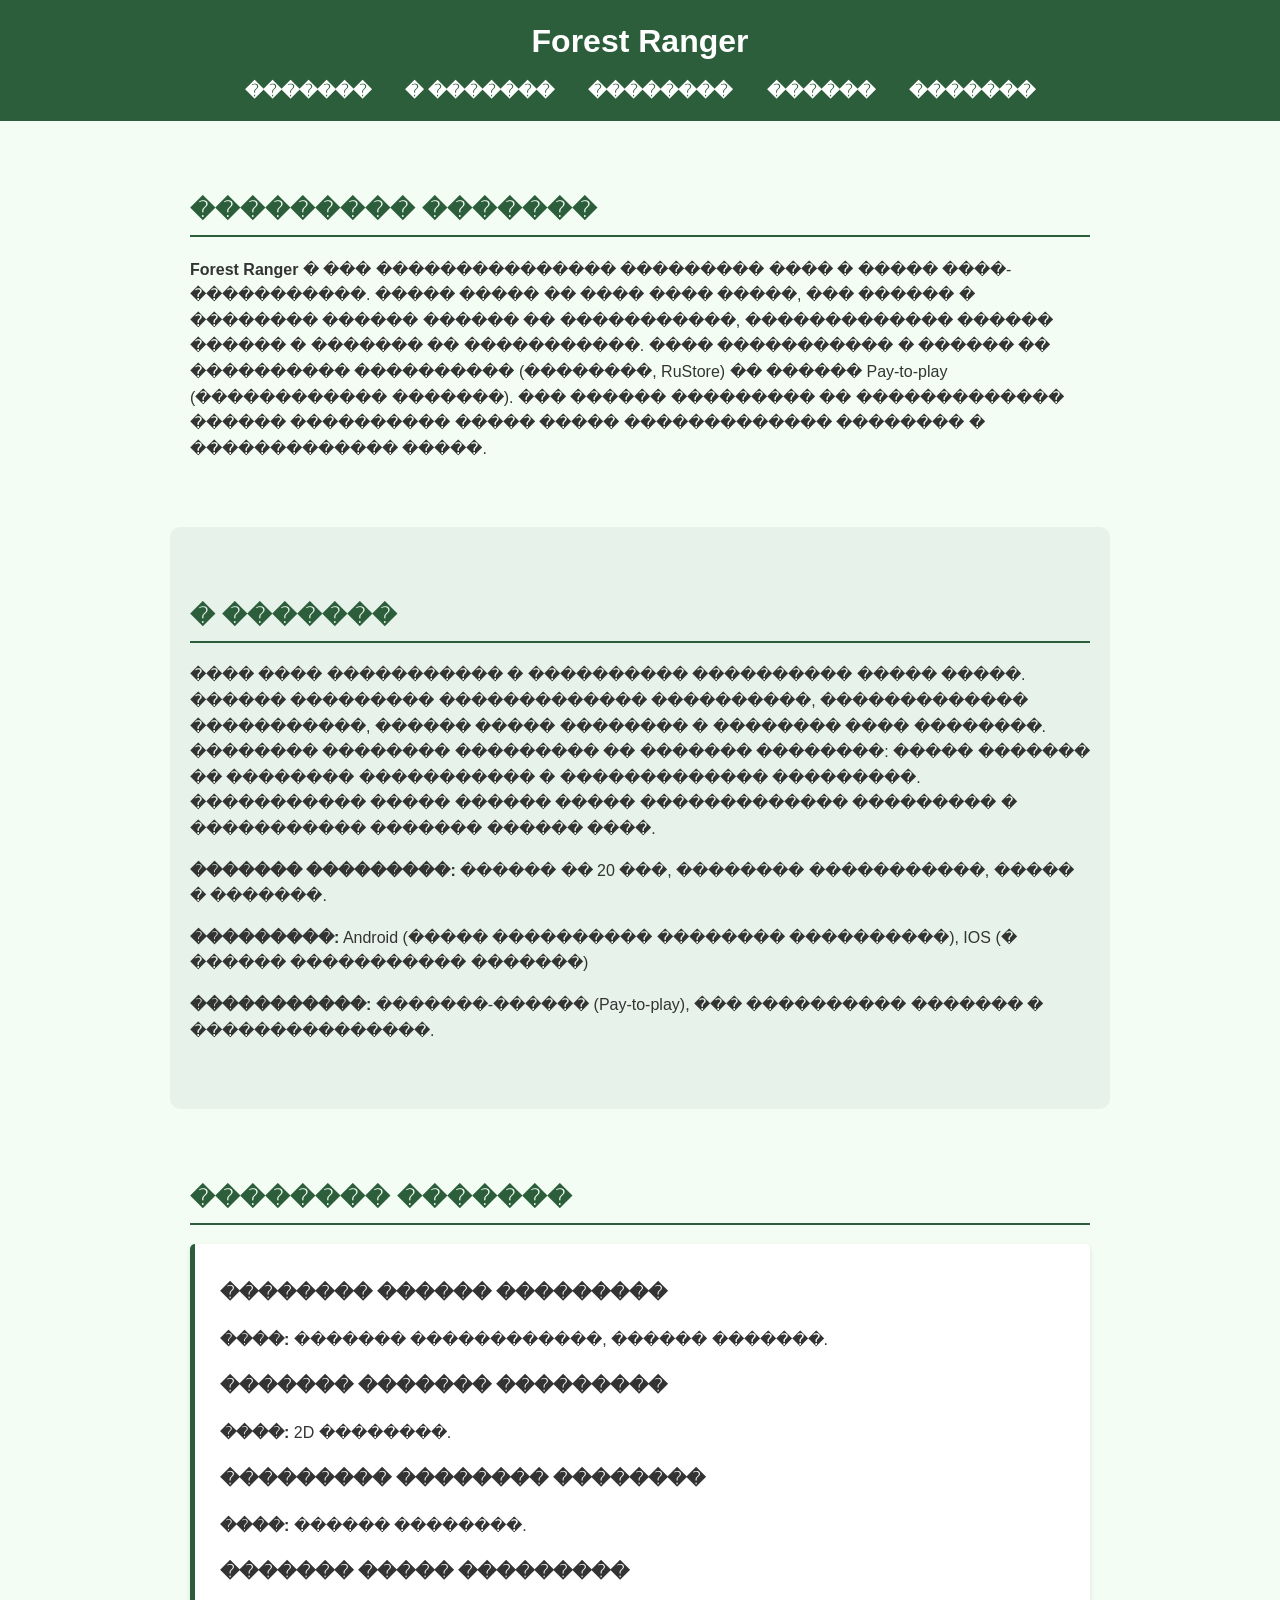
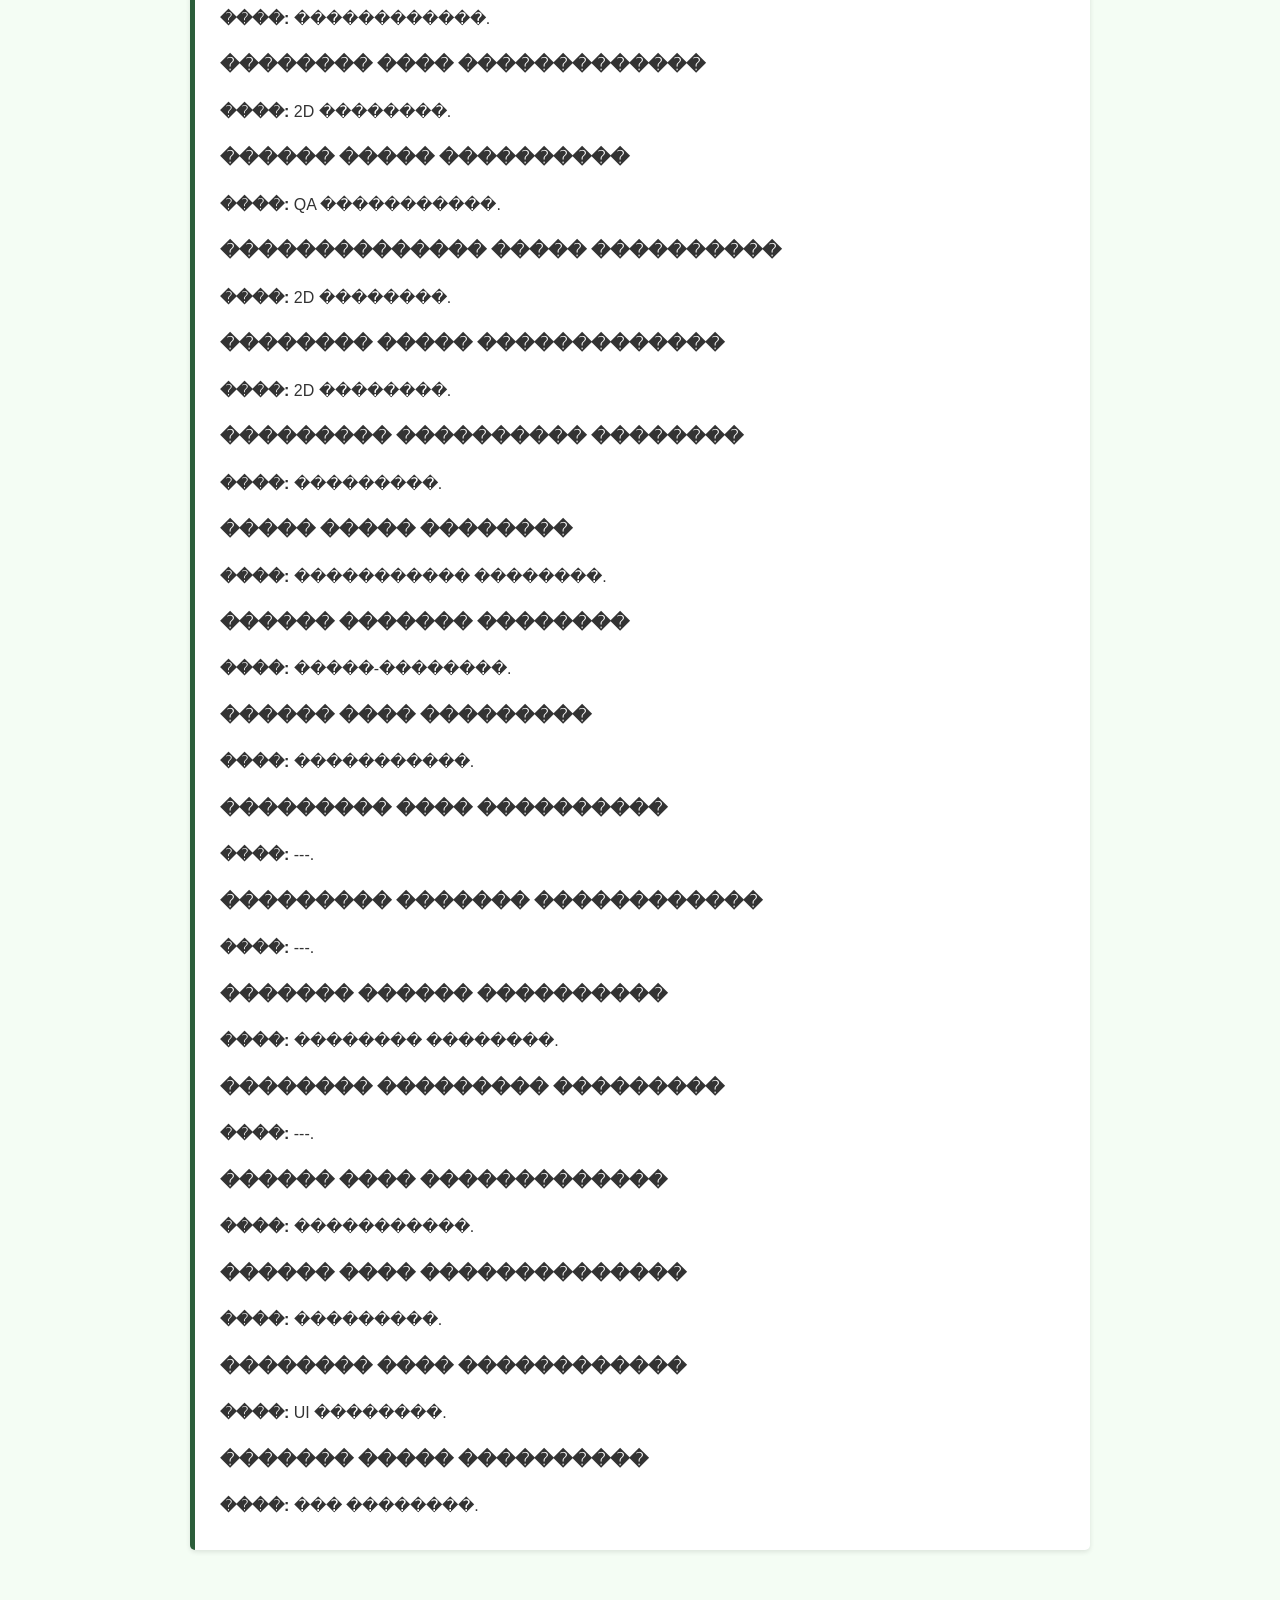
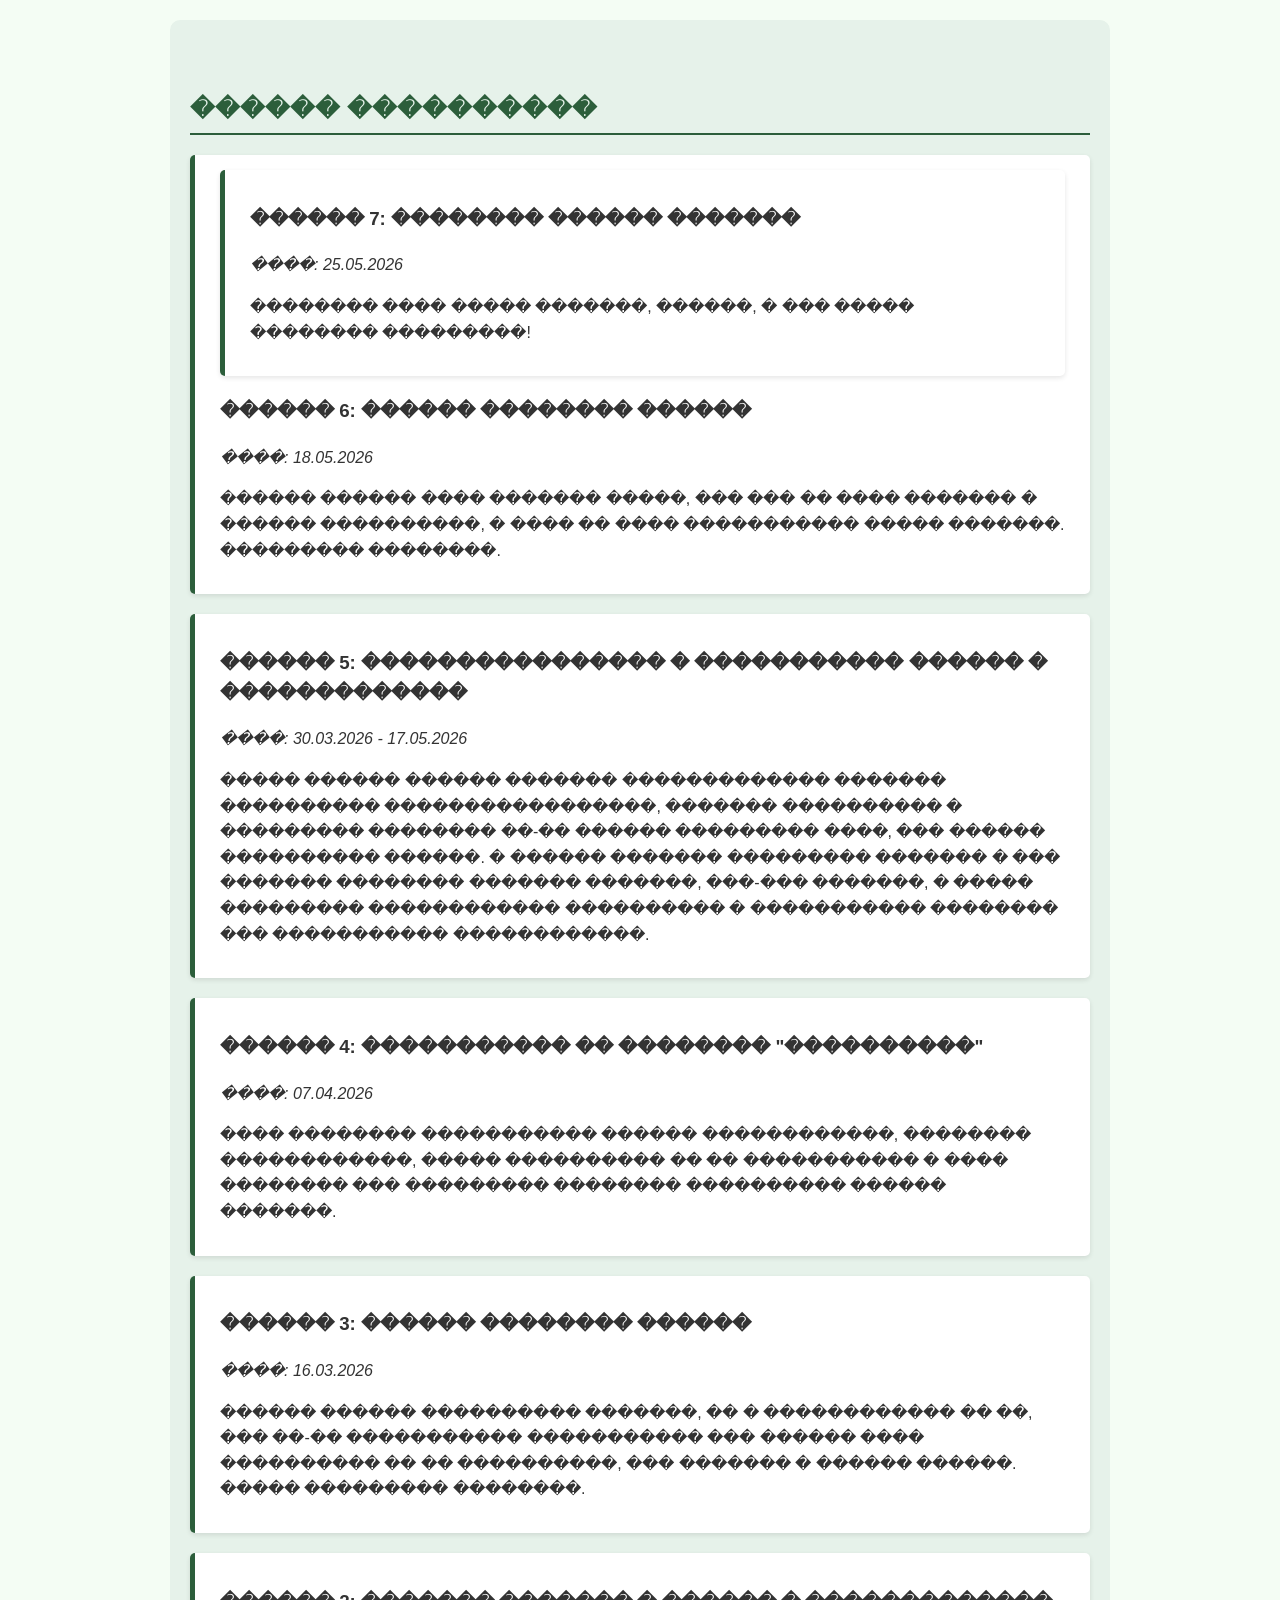
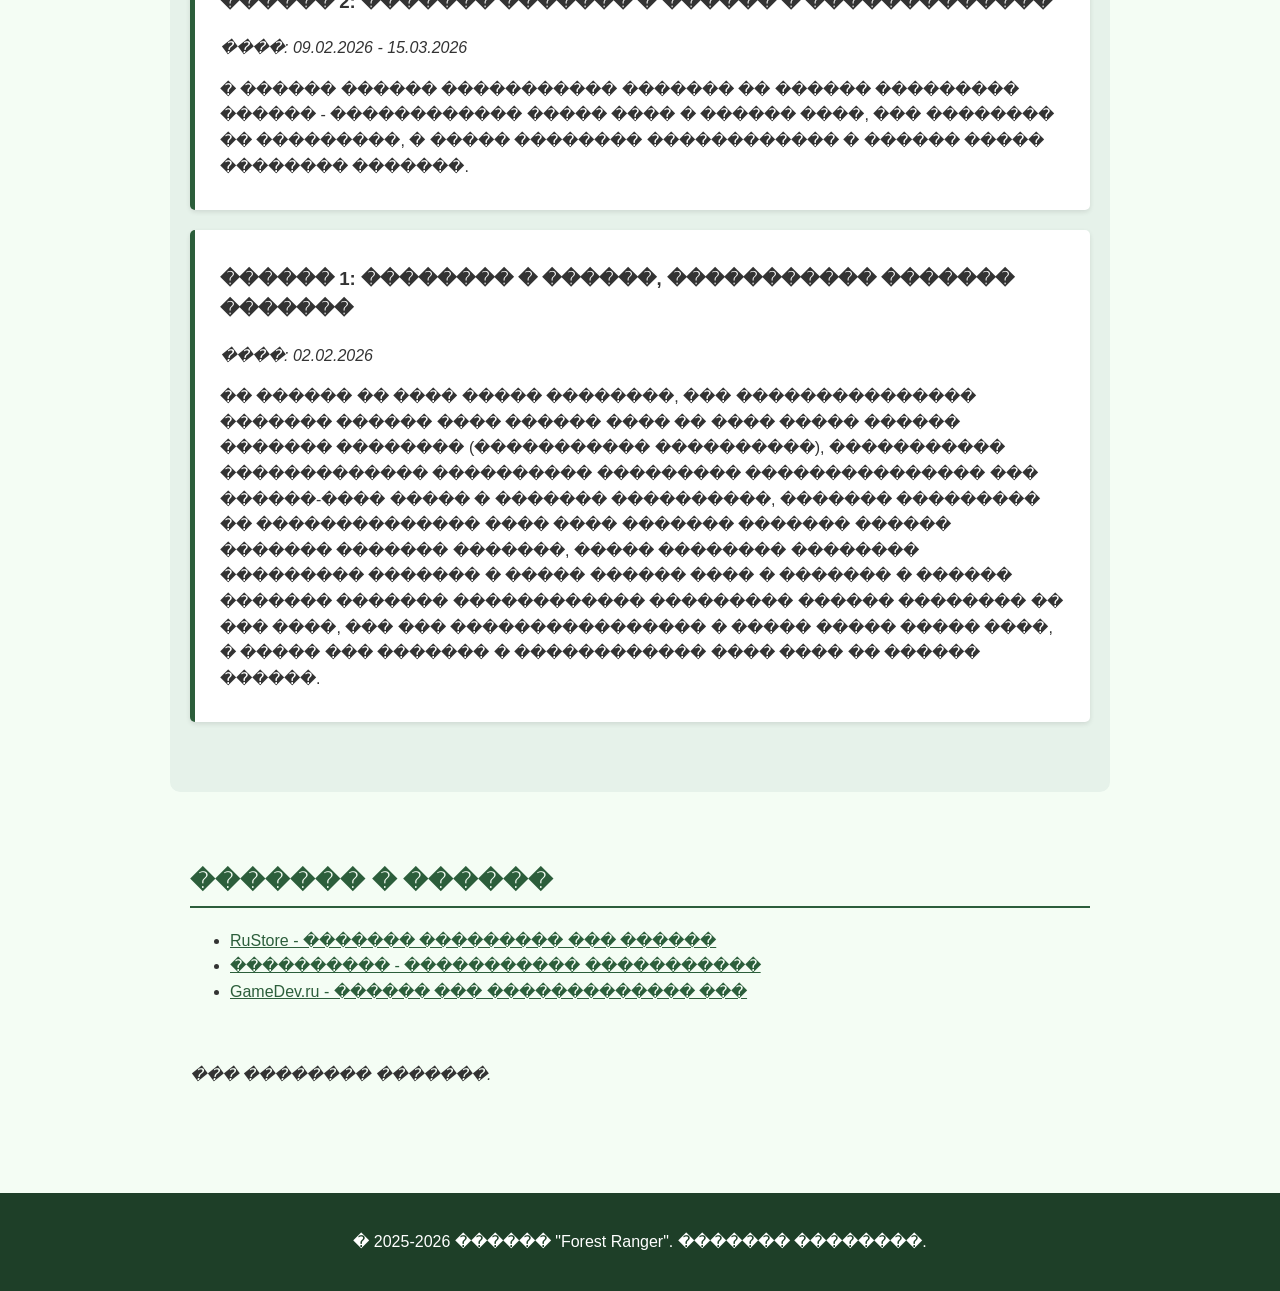
==== site/index.html @ d1c9199f "База сайта" ====
<!DOCTYPE html>
<html lang="ru">
<head>
    <meta charset="UTF-8">
    <meta name="viewport" content="width=device-width, initial-scale=1.0">
    <title>Forest Ranger - ��������� ����</title>
    <link rel="stylesheet" href="style.css">
</head>
<body>

    <!-- ����� ����� -->
    <header>
        <h1>Forest Ranger</h1>
        <nav>
            <a href="#home">�������</a>
            <a href="#about">� �������</a>
            <a href="#team">��������</a>
            <a href="#journal">������</a>
            <a href="#resources">�������</a>
        </nav>
    </header>

    <!-- ������� �������� -->
    <section id="home" class="section">
        <h2>��������� �������</h2>
        <p><strong>Forest Ranger</strong> � ��� ��������������� ��������� ���� � ����� ����-�����������. ����� ����� �� ���� ���� �����, ��� ������ � �������� ������ ������ �� �����������, ������������� ������ ������ � ������� �� �����������. ���� ����������� � ������ �� ���������� ���������� (��������, RuStore) �� ������ Pay-to-play (������������ �������). ��� ������ ��������� �� ������������� ������ ���������� ����� ����� ������������� �������� � ������������� �����.</p>
    </section>

    <!-- � ������� -->
    <section id="about" class="section dark-bg">
        <h2>� �������</h2>
        <p>���� ���� ����������� � ���������� ���������� ����� �����. ������ ��������� ������������� ����������, ������������� �����������, ������ ����� �������� � �������� ���� ��������. �������� �������� ��������� �� ������� ��������: ����� ������� �� �������� ����������� � ������������� ���������. ����������� ����� ������ ����� ������������� ��������� � ����������� ������� ������ ����.</p>
        <p><strong>������� ���������:</strong> ������ �� 20 ���, �������� �����������, ����� � �������.</p>
        <p><strong>���������:</strong> Android (����� ���������� �������� ����������), IOS (� ������ ����������� �������)</p>
        <p><strong>�����������:</strong> �������-������ (Pay-to-play), ��� ���������� ������� � ���������������.</p>
    </section>

    <!-- ��������� -->
    <section id="team" class="section">
        <h2>�������� �������</h2>
        <div class="card">
            <h3>�������� ������ ���������</h3>
            <p><strong>����:</strong> ������� ������������, ������ �������.</p>
            <h3>������� ������� ���������</h3>
            <p><strong>����:</strong> 2D ��������.</p>
            <h3>��������� �������� ��������</h3>
            <p><strong>����:</strong> ������ ��������.</p>
            <h3>������� ����� ���������</h3>
            <p><strong>����:</strong> ������������.</p>
            <h3>�������� ���� �������������</h3>
            <p><strong>����:</strong> 2D ��������.</p>
            <h3>������ ����� ����������</h3>
            <p><strong>����:</strong> QA �����������.</p>
            <h3>�������������� ����� ����������</h3>
            <p><strong>����:</strong> 2D ��������.</p>
            <h3>�������� ����� �������������</h3>
            <p><strong>����:</strong> 2D ��������.</p>
            <h3>��������� ���������� ��������</h3>
            <p><strong>����:</strong> ���������.</p>
            <h3>����� ����� ��������</h3>
            <p><strong>����:</strong> ����������� ��������.</p>
            <h3>������ ������� ��������</h3>
            <p><strong>����:</strong> �����-��������.</p>
            <h3>������ ���� ���������</h3>
            <p><strong>����:</strong> �����������.</p>
            <h3>��������� ���� ����������</h3>
            <p><strong>����:</strong> ---.</p>
            <h3>��������� ������� ������������</h3>
            <p><strong>����:</strong> ---.</p>
            <h3>������� ������ ����������</h3>
            <p><strong>����:</strong> �������� ��������.</p>
            <h3>�������� ��������� ���������</h3>
            <p><strong>����:</strong> ---.</p>
            <h3>������ ���� �������������</h3>
            <p><strong>����:</strong> �����������.</p>
            <h3>������ ���� ��������������</h3>
            <p><strong>����:</strong> ���������.</p>
            <h3>�������� ���� ������������</h3>
            <p><strong>����:</strong> UI ��������.</p>
            <h3>������� ����� ����������</h3>
            <p><strong>����:</strong> ��� ��������.</p>
        </div>
    </section>

    <!-- ������ -->
    <section id="journal" class="section dark-bg">
        <h2>������ ����������</h2>

        <div class="post">

            <div class="post">
                <h3>������ 7: �������� ������ ������� </h3>
                <p><em>����: 25.05.2026</em></p>
                <p>�������� ���� ����� �������, ������, � ��� ����� �������� ���������!</p>
            </div>

            <h3>������ 6: ������ �������� ������ </h3>
            <p><em>����: 18.05.2026</em></p>
            <p>������ ������ ���� ������� �����, ��� ��� �� ���� ������� � ������ ����������, � ���� �� ���� ����������� ����� �������. ��������� ��������.</p>
        </div>

        <div class="post">
            <h3>������ 5: ���������������� � ����������� ������ � ������������� </h3>
            <p><em>����: 30.03.2026 - 17.05.2026</em></p>
            <p>����� ������ ������ ������� ������������� ������� ���������� �����������������, ������� ���������� � ��������� �������� ��-�� ������ ��������� ����, ��� ������ ���������� ������. � ������ ������� ��������� ������� � ��� ������� �������� ������� �������, ���-��� �������, � ����� ��������� ������������ ���������� � ����������� �������� ��� ����������� ������������.</p>
        </div>

        <div class="post">
            <h3>������ 4: ����������� �� �������� "����������" </h3>
            <p><em>����: 07.04.2026</em></p>
            <p>���� �������� ����������� ������ ������������, �������� ������������, ����� ���������� �� �� ����������� � ���� �������� ��� ��������� �������� ���������� ������ �������.</p>
        </div>

        <div class="post">
            <h3>������ 3: ������ �������� ������</h3>
            <p><em>����: 16.03.2026</em></p>
            <p>������ ������ ���������� �������, �� � ������������ �� ��, ��� ��-�� ����������� ����������� ��� ������ ���� ���������� �� �� ����������, ��� ������� � ������ ������. ����� ��������� ��������.</p>
        </div>

        <div class="post">
            <h3>������ 2: ������� ������� � ������ � �������������</h3>
            <p><em>����: 09.02.2026 - 15.03.2026</em></p>
            <p>� ������ ������ ����������� ������� �� ������ ��������� ������ - ������������ ����� ���� � ������ ����, ��� �������� �� ���������, � ����� �������� ������������ � ������ ����� �������� �������.</p>
        </div>

        <div class="post">
            <h3>������ 1: �������� � ������, ����������� ������� �������</h3>
            <p><em>����: 02.02.2026</em></p>
            <p>�� ������ �� ���� ����� ��������, ��� ��������������� ������� ������ ���� ������ ���� �� ���� ����� ������ ������� �������� (����������� ����������), ����������� ������������� ���������� ��������� ��������������� ��� ������-���� ����� � ������� ����������, ������� ��������� �� �������������� ���� ���� ������� ������� ������ ������� ������� �������, ����� �������� �������� ��������� ������� � ����� ������ ���� � ������� � ������ ������� ������� ������������ ��������� ������ �������� �� ��� ����, ��� ��� ���������������� � ����� ����� ����� ����, � ����� ��� ������� � ������������ ���� ���� �� ������ ������.</p>
        </div>
    </section>

    <!-- ������� -->
    <section id="resources" class="section">
        <h2>������� � ������</h2>
        <ul>
            <li><a href="https://www.rustore.ru/" target="_blank">RuStore - ������� ��������� ��� ������</a></li>
            <li><a href="https://www.company.rt.ru/" target="_blank">���������� - ����������� �����������</a></li>
            <li><a href="https://gamedev.ru/" target="_blank">GameDev.ru - ������ ��� ������������� ���</a></li>
        </ul>
        <br>
        <p><em>��� �������� �������.</em></p>
    </section>

    <footer>
        <p>� 2025-2026 ������ "Forest Ranger". ������� ��������.</p>
    </footer>

</body>
</html>
---- site/style.css ----
/* ������� ��������� */
body {
	font-family: 'Segoe UI', Tahoma, Geneva, Verdana, sans-serif;
	margin: 0;
	padding: 0;
	color: #333;
	line-height: 1.6;
	background-color: #f4fdf4; /* ������ ����������� ��� */
}

/* ����� � ��������� */
header {
	background-color: #2c5e3b; /* ���� ������� ���� */
	color: white;
	padding: 1rem 0;
	text-align: center;
	position: sticky;
	top: 0;
	width: 100%;
	z-index: 1000;
}

	header h1 {
		margin: 0 0 10px 0;
	}

nav a {
	color: white;
	text-decoration: none;
	margin: 0 15px;
	font-weight: bold;
	font-size: 1.1rem;
}

	nav a:hover {
		color: #a8d5ba; /* ������-������� ��� ��������� */
	}

/* ��������� ������ */
.section {
	padding: 50px 20px;
	max-width: 900px;
	margin: 0 auto;
}

.dark-bg {
	background-color: #e6f2ea;
	border-radius: 10px;
}

h2 {
	color: #2c5e3b;
	border-bottom: 2px solid #2c5e3b;
	padding-bottom: 5px;
}

/* �������� � ����� */
.card, .post {
	background: white;
	padding: 15px 25px;
	margin-bottom: 20px;
	border-left: 5px solid #2c5e3b;
	box-shadow: 0 2px 5px rgba(0,0,0,0.1);
	border-radius: 5px;
}

/* ������ */
a {
	color: #2c5e3b;
}

	a:hover {
		text-decoration: none;
	}

/* ������ */
footer {
	text-align: center;
	padding: 20px;
	background-color: #1e3f28;
	color: white;
	margin-top: 40px;
}
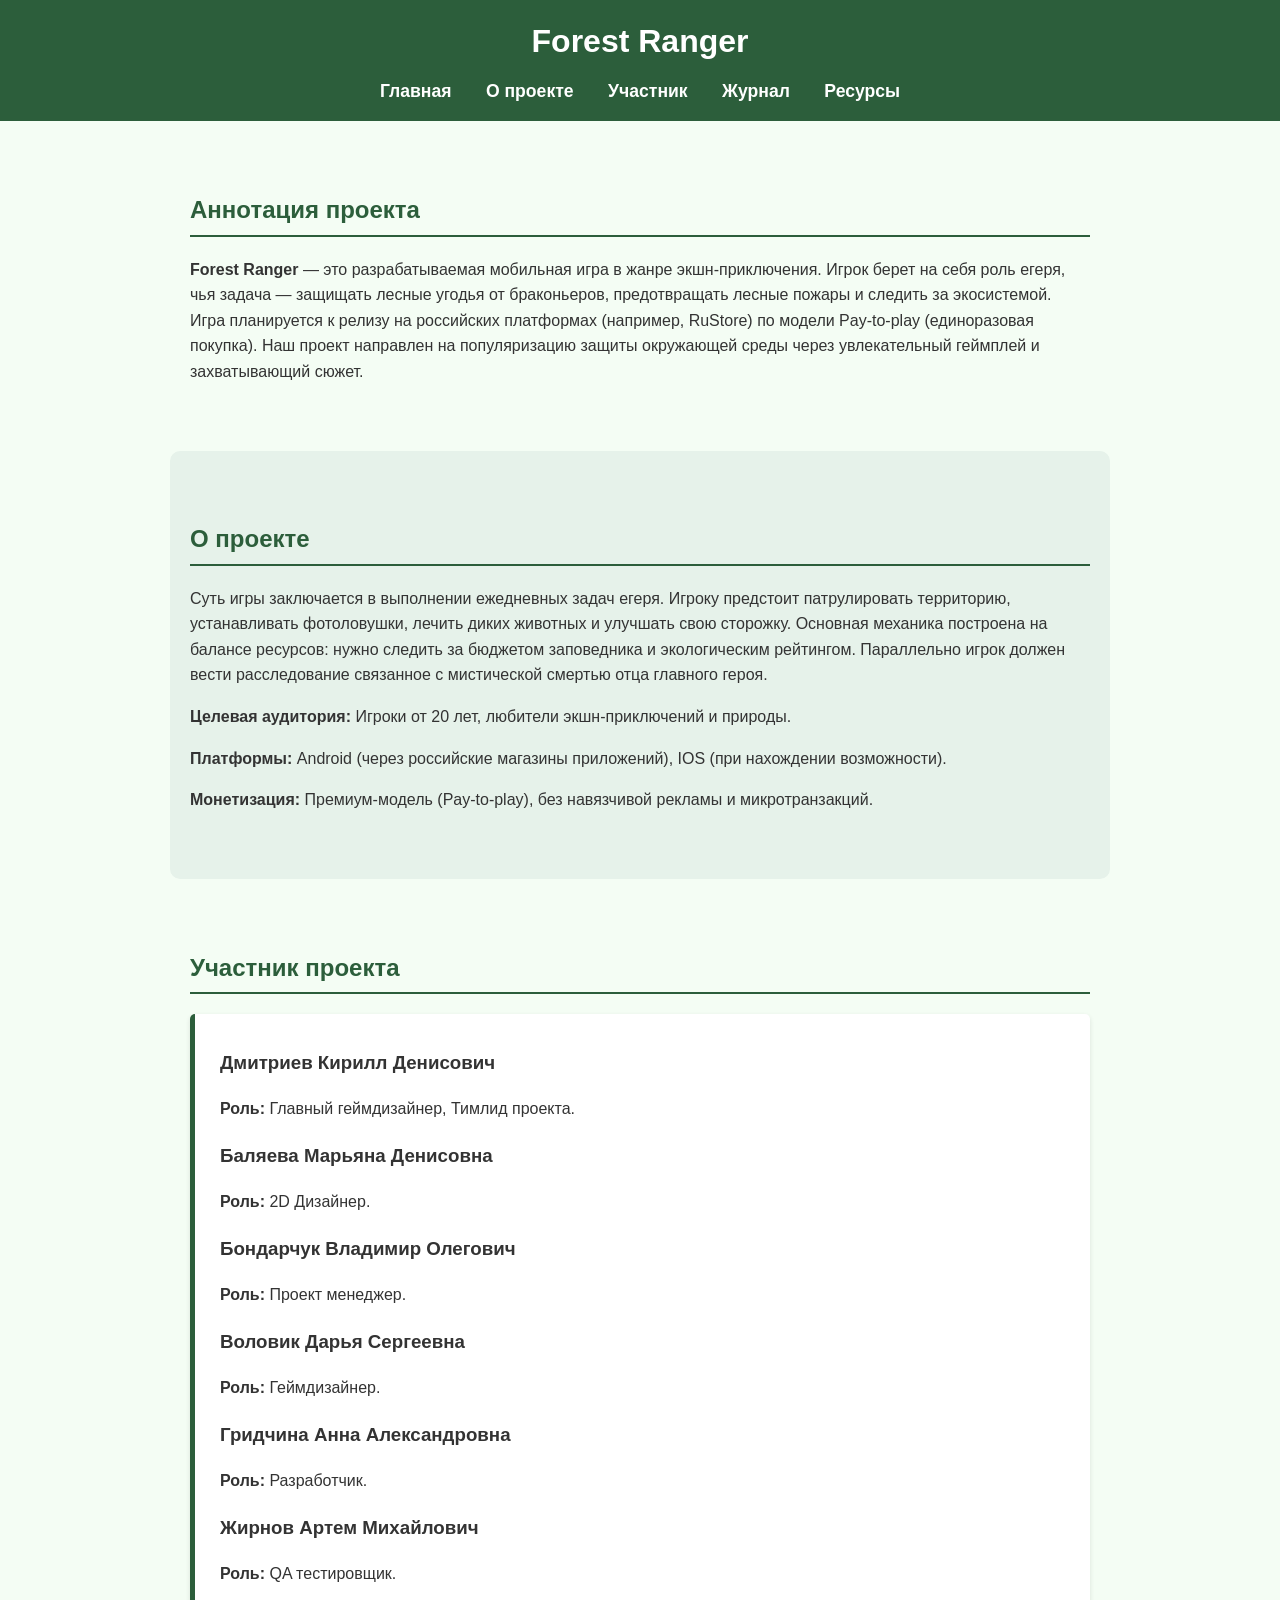
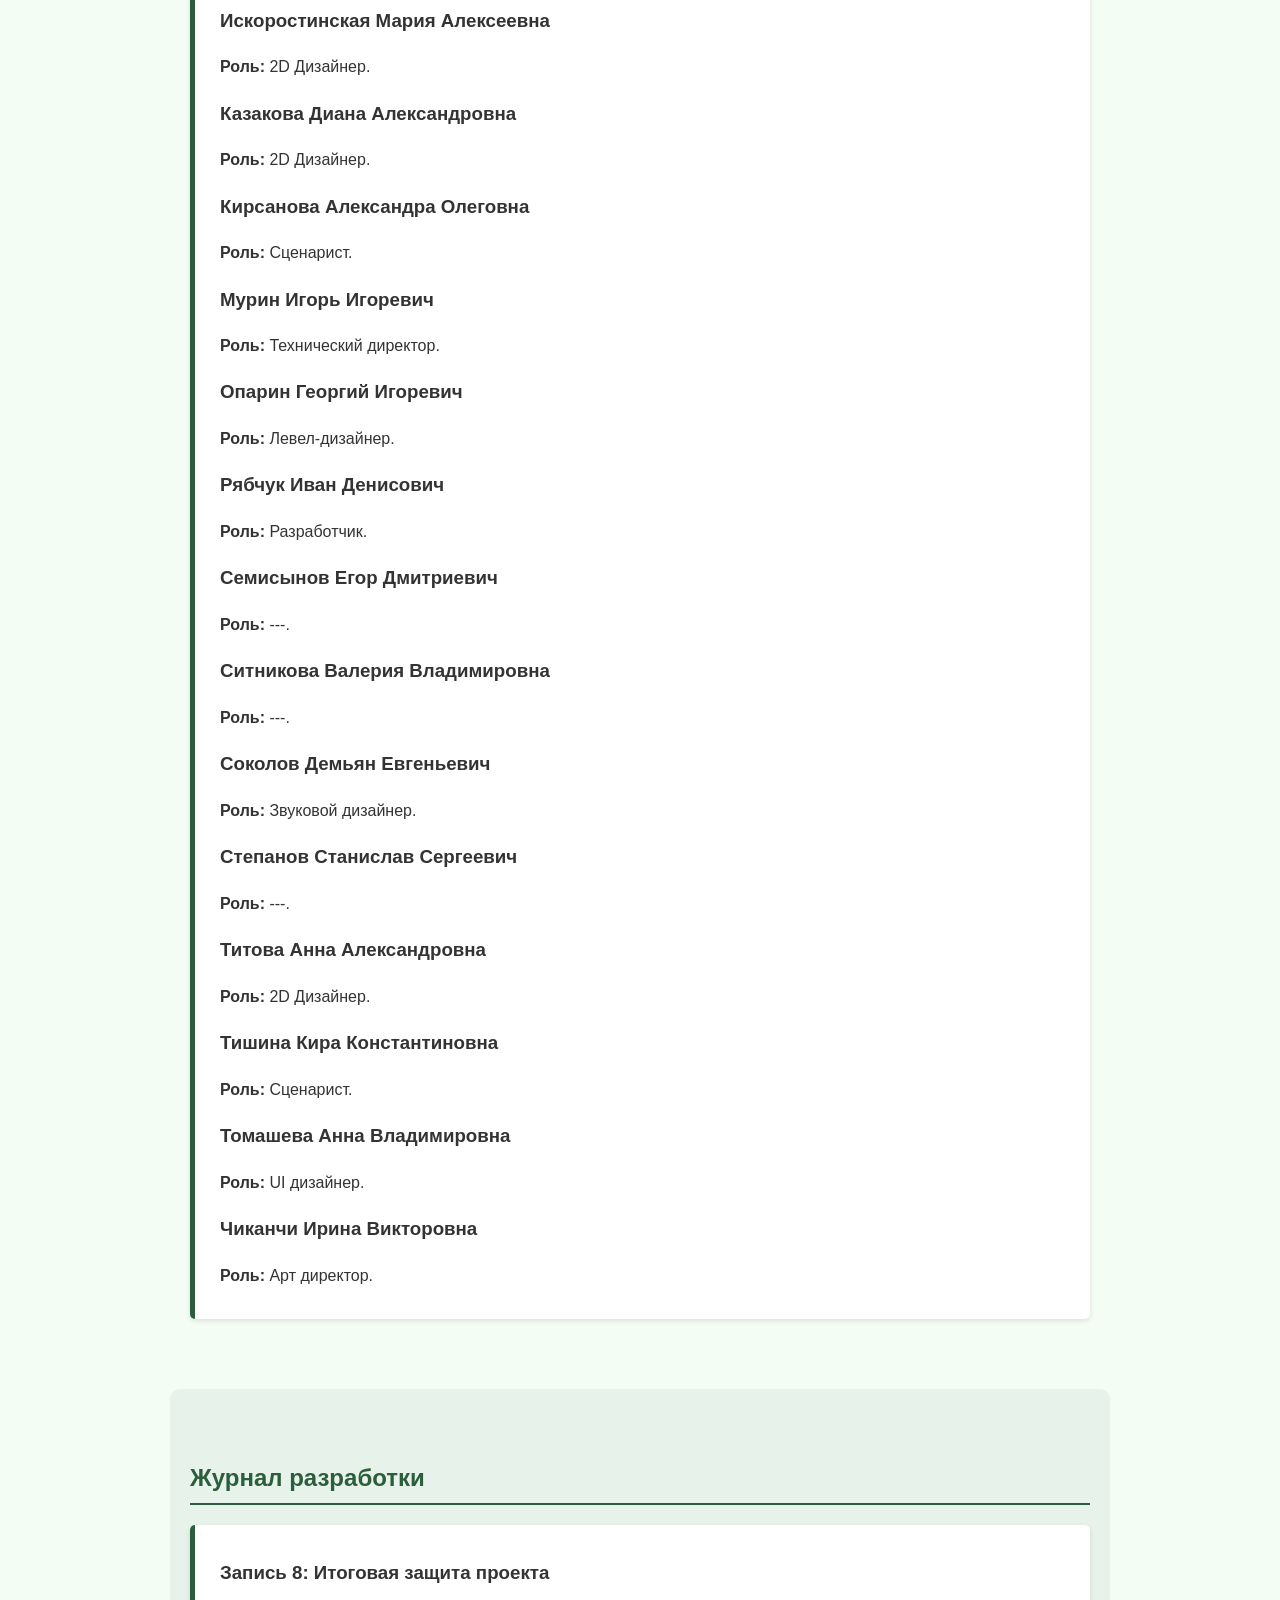
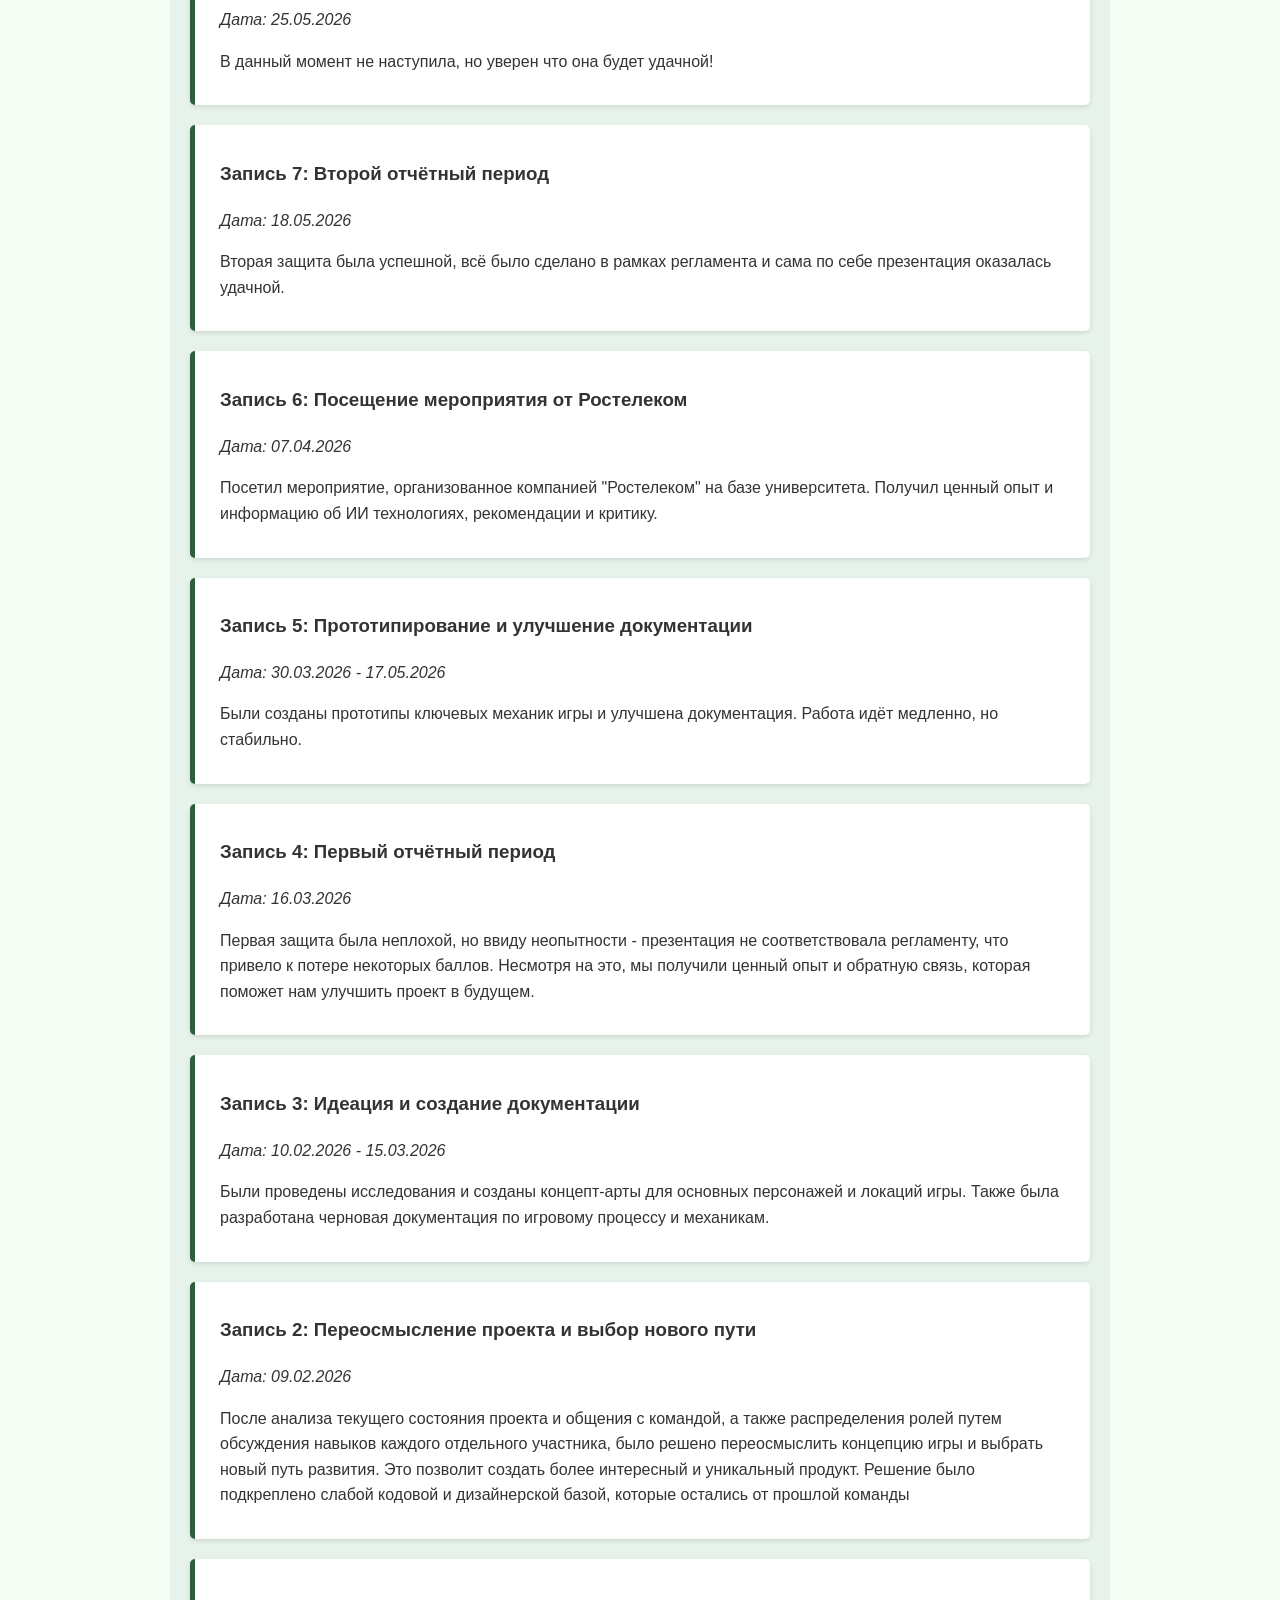
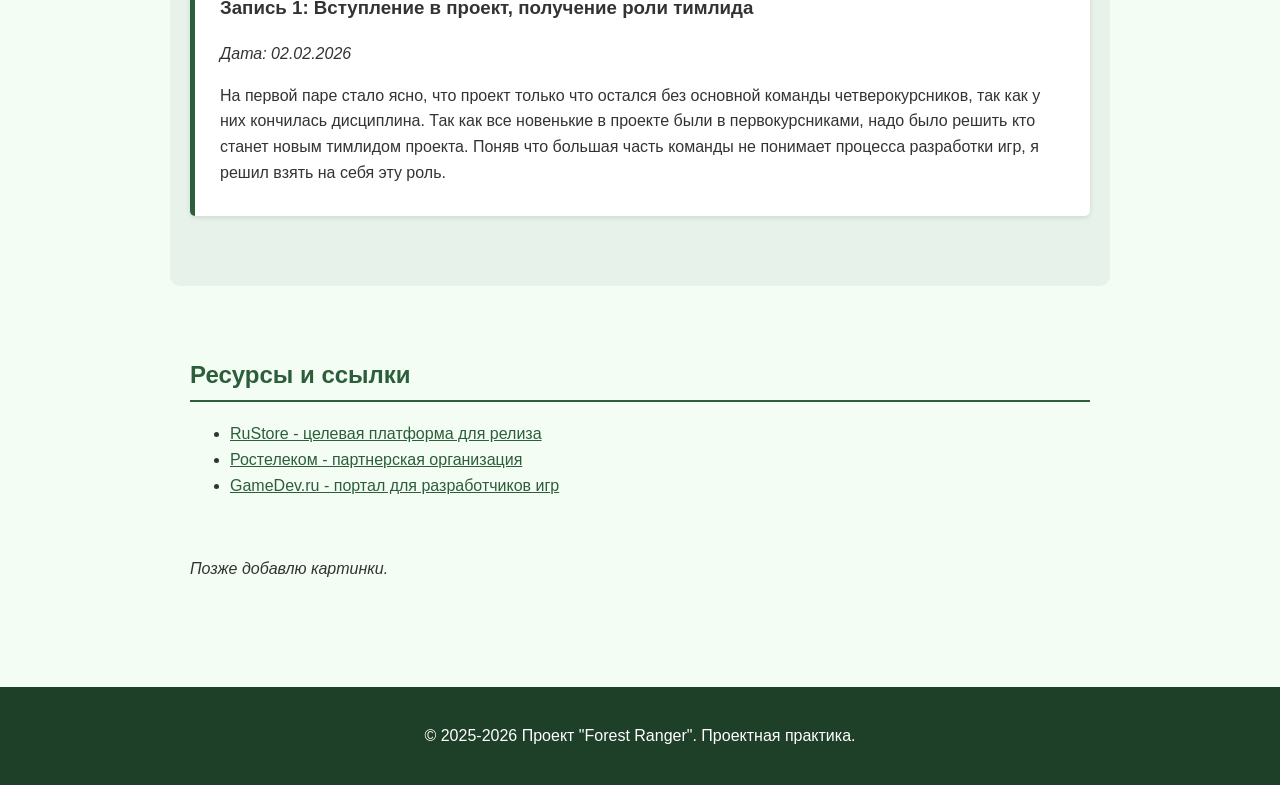
==== commit 7f4f1188: "База для надстройки (новая)" ====
--- a/site/index.html
+++ b/site/index.html
@@ -3,147 +3,152 @@
 <head>
     <meta charset="UTF-8">
     <meta name="viewport" content="width=device-width, initial-scale=1.0">
-    <title>Forest Ranger - ��������� ����</title>
+    <title>Forest Ranger - Мобильная игра</title>
     <link rel="stylesheet" href="style.css">
 </head>
 <body>
 
-    <!-- ����� ����� -->
+    <!-- Шапка сайта -->
     <header>
         <h1>Forest Ranger</h1>
         <nav>
-            <a href="#home">�������</a>
-            <a href="#about">� �������</a>
-            <a href="#team">��������</a>
-            <a href="#journal">������</a>
-            <a href="#resources">�������</a>
+            <a href="#home">Главная</a>
+            <a href="#about">О проекте</a>
+            <a href="#team">Участник</a>
+            <a href="#journal">Журнал</a>
+            <a href="#resources">Ресурсы</a>
         </nav>
     </header>
 
-    <!-- ������� �������� -->
+    <!-- Главная страница -->
     <section id="home" class="section">
-        <h2>��������� �������</h2>
-        <p><strong>Forest Ranger</strong> � ��� ��������������� ��������� ���� � ����� ����-�����������. ����� ����� �� ���� ���� �����, ��� ������ � �������� ������ ������ �� �����������, ������������� ������ ������ � ������� �� �����������. ���� ����������� � ������ �� ���������� ���������� (��������, RuStore) �� ������ Pay-to-play (������������ �������). ��� ������ ��������� �� ������������� ������ ���������� ����� ����� ������������� �������� � ������������� �����.</p>
+        <h2>Аннотация проекта</h2>
+        <p><strong>Forest Ranger</strong> — это разрабатываемая мобильная игра в жанре экшн-приключения. Игрок берет на себя роль егеря, чья задача — защищать лесные угодья от браконьеров, предотвращать лесные пожары и следить за экосистемой. Игра планируется к релизу на российских платформах (например, RuStore) по модели Pay-to-play (единоразовая покупка). Наш проект направлен на популяризацию защиты окружающей среды через увлекательный геймплей и захватывающий сюжет.</p>
     </section>
 
-    <!-- � ������� -->
+    <!-- О проекте -->
     <section id="about" class="section dark-bg">
-        <h2>� �������</h2>
-        <p>���� ���� ����������� � ���������� ���������� ����� �����. ������ ��������� ������������� ����������, ������������� �����������, ������ ����� �������� � �������� ���� ��������. �������� �������� ��������� �� ������� ��������: ����� ������� �� �������� ����������� � ������������� ���������. ����������� ����� ������ ����� ������������� ��������� � ����������� ������� ������ ����.</p>
-        <p><strong>������� ���������:</strong> ������ �� 20 ���, �������� �����������, ����� � �������.</p>
-        <p><strong>���������:</strong> Android (����� ���������� �������� ����������), IOS (� ������ ����������� �������)</p>
-        <p><strong>�����������:</strong> �������-������ (Pay-to-play), ��� ���������� ������� � ���������������.</p>
+        <h2>О проекте</h2>
+        <p>Суть игры заключается в выполнении ежедневных задач егеря. Игроку предстоит патрулировать территорию, устанавливать фотоловушки, лечить диких животных и улучшать свою сторожку. Основная механика построена на балансе ресурсов: нужно следить за бюджетом заповедника и экологическим рейтингом. Параллельно игрок должен вести расследование связанное с мистической смертью отца главного героя.</p>
+        <p><strong>Целевая аудитория:</strong> Игроки от 20 лет, любители экшн-приключений и природы.</p>
+        <p><strong>Платформы:</strong> Android (через российские магазины приложений), IOS (при нахождении возможности).</p>
+        <p><strong>Монетизация:</strong> Премиум-модель (Pay-to-play), без навязчивой рекламы и микротранзакций.</p>
     </section>
 
-    <!-- ��������� -->
+    <!-- Участники -->
     <section id="team" class="section">
-        <h2>�������� �������</h2>
+        <h2>Участник проекта</h2>
         <div class="card">
-            <h3>�������� ������ ���������</h3>
-            <p><strong>����:</strong> ������� ������������, ������ �������.</p>
-            <h3>������� ������� ���������</h3>
-            <p><strong>����:</strong> 2D ��������.</p>
-            <h3>��������� �������� ��������</h3>
-            <p><strong>����:</strong> ������ ��������.</p>
-            <h3>������� ����� ���������</h3>
-            <p><strong>����:</strong> ������������.</p>
-            <h3>�������� ���� �������������</h3>
-            <p><strong>����:</strong> 2D ��������.</p>
-            <h3>������ ����� ����������</h3>
-            <p><strong>����:</strong> QA �����������.</p>
-            <h3>�������������� ����� ����������</h3>
-            <p><strong>����:</strong> 2D ��������.</p>
-            <h3>�������� ����� �������������</h3>
-            <p><strong>����:</strong> 2D ��������.</p>
-            <h3>��������� ���������� ��������</h3>
-            <p><strong>����:</strong> ���������.</p>
-            <h3>����� ����� ��������</h3>
-            <p><strong>����:</strong> ����������� ��������.</p>
-            <h3>������ ������� ��������</h3>
-            <p><strong>����:</strong> �����-��������.</p>
-            <h3>������ ���� ���������</h3>
-            <p><strong>����:</strong> �����������.</p>
-            <h3>��������� ���� ����������</h3>
-            <p><strong>����:</strong> ---.</p>
-            <h3>��������� ������� ������������</h3>
-            <p><strong>����:</strong> ---.</p>
-            <h3>������� ������ ����������</h3>
-            <p><strong>����:</strong> �������� ��������.</p>
-            <h3>�������� ��������� ���������</h3>
-            <p><strong>����:</strong> ---.</p>
-            <h3>������ ���� �������������</h3>
-            <p><strong>����:</strong> �����������.</p>
-            <h3>������ ���� ��������������</h3>
-            <p><strong>����:</strong> ���������.</p>
-            <h3>�������� ���� ������������</h3>
-            <p><strong>����:</strong> UI ��������.</p>
-            <h3>������� ����� ����������</h3>
-            <p><strong>����:</strong> ��� ��������.</p>
+            <h3>Дмитриев Кирилл Денисович</h3>
+            <p><strong>Роль:</strong> Главный геймдизайнер, Тимлид проекта.</p>
+            <h3>Баляева Марьяна Денисовна</h3>
+            <p><strong>Роль:</strong> 2D Дизайнер.</p>
+            <h3>Бондарчук Владимир Олегович</h3>
+            <p><strong>Роль:</strong> Проект менеджер.</p>
+            <h3>Воловик Дарья Сергеевна</h3>
+            <p><strong>Роль:</strong> Геймдизайнер.</p>
+            <h3>Гридчина Анна Александровна</h3>
+            <p><strong>Роль:</strong> Разработчик.</p>
+            <h3>Жирнов Артем Михайлович</h3>
+            <p><strong>Роль:</strong> QA тестировщик.</p>
+            <h3>Искоростинская Мария Алексеевна</h3>
+            <p><strong>Роль:</strong> 2D Дизайнер.</p>
+            <h3>Казакова Диана Александровна</h3>
+            <p><strong>Роль:</strong> 2D Дизайнер.</p>
+            <h3>Кирсанова Александра Олеговна</h3>
+            <p><strong>Роль:</strong> Сценарист.</p>
+            <h3>Мурин Игорь Игоревич</h3>
+            <p><strong>Роль:</strong> Технический директор.</p>
+            <h3>Опарин Георгий Игоревич</h3>
+            <p><strong>Роль:</strong> Левел-дизайнер.</p>
+            <h3>Рябчук Иван Денисович</h3>
+            <p><strong>Роль:</strong> Разработчик.</p>
+            <h3>Семисынов Егор Дмитриевич</h3>
+            <p><strong>Роль:</strong> ---.</p>
+            <h3>Ситникова Валерия Владимировна</h3>
+            <p><strong>Роль:</strong> ---.</p>
+            <h3>Соколов Демьян Евгеньевич</h3>
+            <p><strong>Роль:</strong> Звуковой дизайнер.</p>
+            <h3>Степанов Станислав Сергеевич</h3>
+            <p><strong>Роль:</strong> ---.</p>
+            <h3>Титова Анна Александровна</h3>
+            <p><strong>Роль:</strong> 2D Дизайнер.</p>
+            <h3>Тишина Кира Константиновна</h3>
+            <p><strong>Роль:</strong> Сценарист.</p>
+            <h3>Томашева Анна Владимировна</h3>
+            <p><strong>Роль:</strong> UI дизайнер.</p>
+            <h3>Чиканчи Ирина Викторовна</h3>
+            <p><strong>Роль:</strong> Арт директор.</p>
         </div>
     </section>
 
-    <!-- ������ -->
+    <!-- Журнал -->
     <section id="journal" class="section dark-bg">
-        <h2>������ ����������</h2>
+        <h2>Журнал разработки</h2>
 
         <div class="post">
-
-            <div class="post">
-                <h3>������ 7: �������� ������ ������� </h3>
-                <p><em>����: 25.05.2026</em></p>
-                <p>�������� ���� ����� �������, ������, � ��� ����� �������� ���������!</p>
-            </div>
-
-            <h3>������ 6: ������ �������� ������ </h3>
-            <p><em>����: 18.05.2026</em></p>
-            <p>������ ������ ���� ������� �����, ��� ��� �� ���� ������� � ������ ����������, � ���� �� ���� ����������� ����� �������. ��������� ��������.</p>
+            <h3>Запись 8: Итоговая защита проекта </h3>
+            <p><em>Дата: 25.05.2026</em></p>
+            <p>В данный момент не наступила, но уверен что она будет удачной!</p>
         </div>
 
         <div class="post">
-            <h3>������ 5: ���������������� � ����������� ������ � ������������� </h3>
-            <p><em>����: 30.03.2026 - 17.05.2026</em></p>
-            <p>����� ������ ������ ������� ������������� ������� ���������� �����������������, ������� ���������� � ��������� �������� ��-�� ������ ��������� ����, ��� ������ ���������� ������. � ������ ������� ��������� ������� � ��� ������� �������� ������� �������, ���-��� �������, � ����� ��������� ������������ ���������� � ����������� �������� ��� ����������� ������������.</p>
+            <h3>Запись 7: Второй отчётный период </h3>
+            <p><em>Дата: 18.05.2026</em></p>
+            <p>Вторая защита была успешной, всё было сделано в рамках регламента и сама по себе презентация оказалась удачной.</p>
         </div>
 
         <div class="post">
-            <h3>������ 4: ����������� �� �������� "����������" </h3>
-            <p><em>����: 07.04.2026</em></p>
-            <p>���� �������� ����������� ������ ������������, �������� ������������, ����� ���������� �� �� ����������� � ���� �������� ��� ��������� �������� ���������� ������ �������.</p>
+            <h3>Запись 6: Посещение мероприятия от Ростелеком</h3>
+            <p><em>Дата: 07.04.2026</em></p>
+            <p>Посетил мероприятие, организованное компанией "Ростелеком" на базе университета. Получил ценный опыт и информацию об ИИ технологиях, рекомендации и критику.</p>
         </div>
 
         <div class="post">
-            <h3>������ 3: ������ �������� ������</h3>
-            <p><em>����: 16.03.2026</em></p>
-            <p>������ ������ ���������� �������, �� � ������������ �� ��, ��� ��-�� ����������� ����������� ��� ������ ���� ���������� �� �� ����������, ��� ������� � ������ ������. ����� ��������� ��������.</p>
+            <h3>Запись 5: Прототипирование и улучшение документации</h3>
+            <p><em>Дата: 30.03.2026 - 17.05.2026 </em></p>
+            <p>Были созданы прототипы ключевых механик игры и улучшена документация. Работа идёт медленно, но стабильно.</p>
         </div>
 
         <div class="post">
-            <h3>������ 2: ������� ������� � ������ � �������������</h3>
-            <p><em>����: 09.02.2026 - 15.03.2026</em></p>
-            <p>� ������ ������ ����������� ������� �� ������ ��������� ������ - ������������ ����� ���� � ������ ����, ��� �������� �� ���������, � ����� �������� ������������ � ������ ����� �������� �������.</p>
+            <h3>Запись 4: Первый отчётный период</h3>
+            <p><em>Дата: 16.03.2026</em></p>
+            <p>Первая защита была неплохой, но ввиду неопытности - презентация не соответствовала регламенту, что привело к потере некоторых баллов. Несмотря на это, мы получили ценный опыт и обратную связь, которая поможет нам улучшить проект в будущем.</p>
+        </div>
+        
+        <div class="post">
+            <h3>Запись 3: Идеация и создание документации</h3>
+            <p><em>Дата: 10.02.2026 - 15.03.2026</em></p>
+            <p>Были проведены исследования и созданы концепт-арты для основных персонажей и локаций игры. Также была разработана черновая документация по игровому процессу и механикам.</p>
         </div>
 
         <div class="post">
-            <h3>������ 1: �������� � ������, ����������� ������� �������</h3>
-            <p><em>����: 02.02.2026</em></p>
-            <p>�� ������ �� ���� ����� ��������, ��� ��������������� ������� ������ ���� ������ ���� �� ���� ����� ������ ������� �������� (����������� ����������), ����������� ������������� ���������� ��������� ��������������� ��� ������-���� ����� � ������� ����������, ������� ��������� �� �������������� ���� ���� ������� ������� ������ ������� ������� �������, ����� �������� �������� ��������� ������� � ����� ������ ���� � ������� � ������ ������� ������� ������������ ��������� ������ �������� �� ��� ����, ��� ��� ���������������� � ����� ����� ����� ����, � ����� ��� ������� � ������������ ���� ���� �� ������ ������.</p>
+            <h3>Запись 2: Переосмысление проекта и выбор нового пути</h3>
+            <p><em>Дата: 09.02.2026</em></p>
+            <p>После анализа текущего состояния проекта и общения с командой, а также распределения ролей путем обсуждения навыков каждого отдельного участника, было решено переосмыслить концепцию игры и выбрать новый путь развития. Это позволит создать более интересный и уникальный продукт. Решение было подкреплено слабой кодовой и дизайнерской базой, которые остались от прошлой команды</p>
+        </div>
+
+        <div class="post">
+            <h3>Запись 1: Вступление в проект, получение роли тимлида</h3>
+            <p><em>Дата: 02.02.2026</em></p>
+            <p>На первой паре стало ясно, что проект только что остался без основной команды четверокурсников, так как у них кончилась дисциплина. Так как все новенькие в проекте были в первокурсниками, надо было решить кто станет новым тимлидом проекта. Поняв что большая часть команды не понимает процесса разработки игр, я решил взять на себя эту роль.</p>
         </div>
     </section>
 
-    <!-- ������� -->
+    <!-- Ресурсы -->
     <section id="resources" class="section">
-        <h2>������� � ������</h2>
+        <h2>Ресурсы и ссылки</h2>
         <ul>
-            <li><a href="https://www.rustore.ru/" target="_blank">RuStore - ������� ��������� ��� ������</a></li>
-            <li><a href="https://www.company.rt.ru/" target="_blank">���������� - ����������� �����������</a></li>
-            <li><a href="https://gamedev.ru/" target="_blank">GameDev.ru - ������ ��� ������������� ���</a></li>
+            <li><a href="https://www.rustore.ru/" target="_blank">RuStore - целевая платформа для релиза</a></li>
+            <li><a href="https://www.company.rt.ru/" target="_blank">Ростелеком - партнерская организация</a></li>
+            <li><a href="https://gamedev.ru/" target="_blank">GameDev.ru - портал для разработчиков игр</a></li>
         </ul>
         <br>
-        <p><em>��� �������� �������.</em></p>
+        <p><em>Позже добавлю картинки.</em></p>
     </section>
 
     <footer>
-        <p>� 2025-2026 ������ "Forest Ranger". ������� ��������.</p>
+        <p>© 2025-2026 Проект "Forest Ranger". Проектная практика.</p>
     </footer>
 
 </body>
--- a/site/style.css
+++ b/site/style.css
@@ -1,83 +1,82 @@
-/* ������� ��������� */
+/* Базовые настройки */
 body {
-	font-family: 'Segoe UI', Tahoma, Geneva, Verdana, sans-serif;
-	margin: 0;
-	padding: 0;
-	color: #333;
-	line-height: 1.6;
-	background-color: #f4fdf4; /* ������ ����������� ��� */
+    font-family: 'Segoe UI', Tahoma, Geneva, Verdana, sans-serif;
+    margin: 0;
+    padding: 0;
+    color: #333;
+    line-height: 1.6;
+    background-color: #f4fdf4; /* Легкий зеленоватый фон */
 }
 
-/* ����� � ��������� */
+/* Шапка и навигация */
 header {
-	background-color: #2c5e3b; /* ���� ������� ���� */
-	color: white;
-	padding: 1rem 0;
-	text-align: center;
-	position: sticky;
-	top: 0;
-	width: 100%;
-	z-index: 1000;
+    background-color: #2c5e3b; /* Цвет темного леса */
+    color: white;
+    padding: 1rem 0;
+    text-align: center;
+    position: sticky;
+    top: 0;
+    width: 100%;
+    z-index: 1000;
 }
 
-	header h1 {
-		margin: 0 0 10px 0;
-	}
+header h1 {
+    margin: 0 0 10px 0;
+}
 
 nav a {
-	color: white;
-	text-decoration: none;
-	margin: 0 15px;
-	font-weight: bold;
-	font-size: 1.1rem;
+    color: white;
+    text-decoration: none;
+    margin: 0 15px;
+    font-weight: bold;
+    font-size: 1.1rem;
 }
 
-	nav a:hover {
-		color: #a8d5ba; /* ������-������� ��� ��������� */
-	}
+nav a:hover {
+    color: #a8d5ba; /* Светло-зеленый при наведении */
+}
 
-/* ��������� ������ */
+/* Настройки секций */
 .section {
-	padding: 50px 20px;
-	max-width: 900px;
-	margin: 0 auto;
+    padding: 50px 20px;
+    max-width: 900px;
+    margin: 0 auto;
 }
 
 .dark-bg {
-	background-color: #e6f2ea;
-	border-radius: 10px;
+    background-color: #e6f2ea;
+    border-radius: 10px;
 }
 
 h2 {
-	color: #2c5e3b;
-	border-bottom: 2px solid #2c5e3b;
-	padding-bottom: 5px;
+    color: #2c5e3b;
+    border-bottom: 2px solid #2c5e3b;
+    padding-bottom: 5px;
 }
 
-/* �������� � ����� */
+/* Карточки и посты */
 .card, .post {
-	background: white;
-	padding: 15px 25px;
-	margin-bottom: 20px;
-	border-left: 5px solid #2c5e3b;
-	box-shadow: 0 2px 5px rgba(0,0,0,0.1);
-	border-radius: 5px;
+    background: white;
+    padding: 15px 25px;
+    margin-bottom: 20px;
+    border-left: 5px solid #2c5e3b;
+    box-shadow: 0 2px 5px rgba(0,0,0,0.1);
+    border-radius: 5px;
 }
 
-/* ������ */
+/* Ссылки */
 a {
-	color: #2c5e3b;
+    color: #2c5e3b;
+}
+a:hover {
+    text-decoration: none;
 }
 
-	a:hover {
-		text-decoration: none;
-	}
-
-/* ������ */
+/* Подвал */
 footer {
-	text-align: center;
-	padding: 20px;
-	background-color: #1e3f28;
-	color: white;
-	margin-top: 40px;
-}
+    text-align: center;
+    padding: 20px;
+    background-color: #1e3f28;
+    color: white;
+    margin-top: 40px;
+}
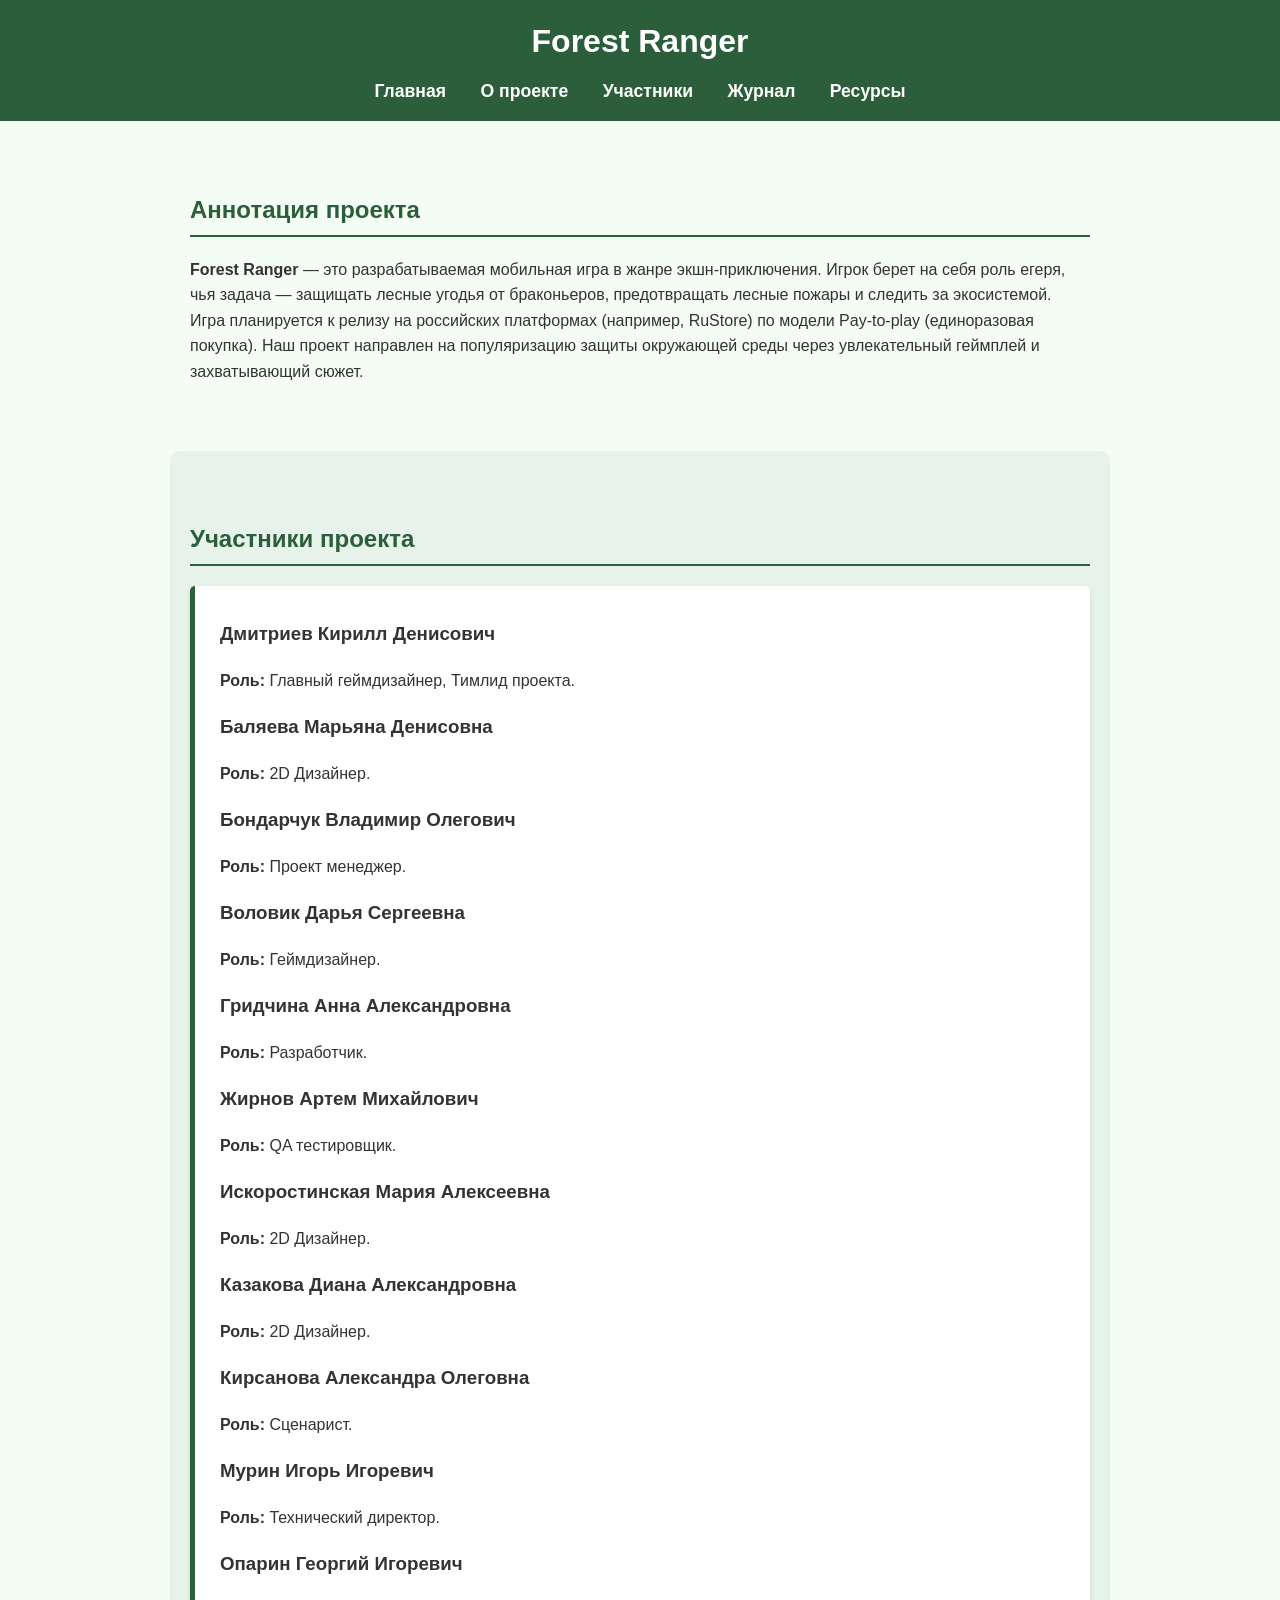
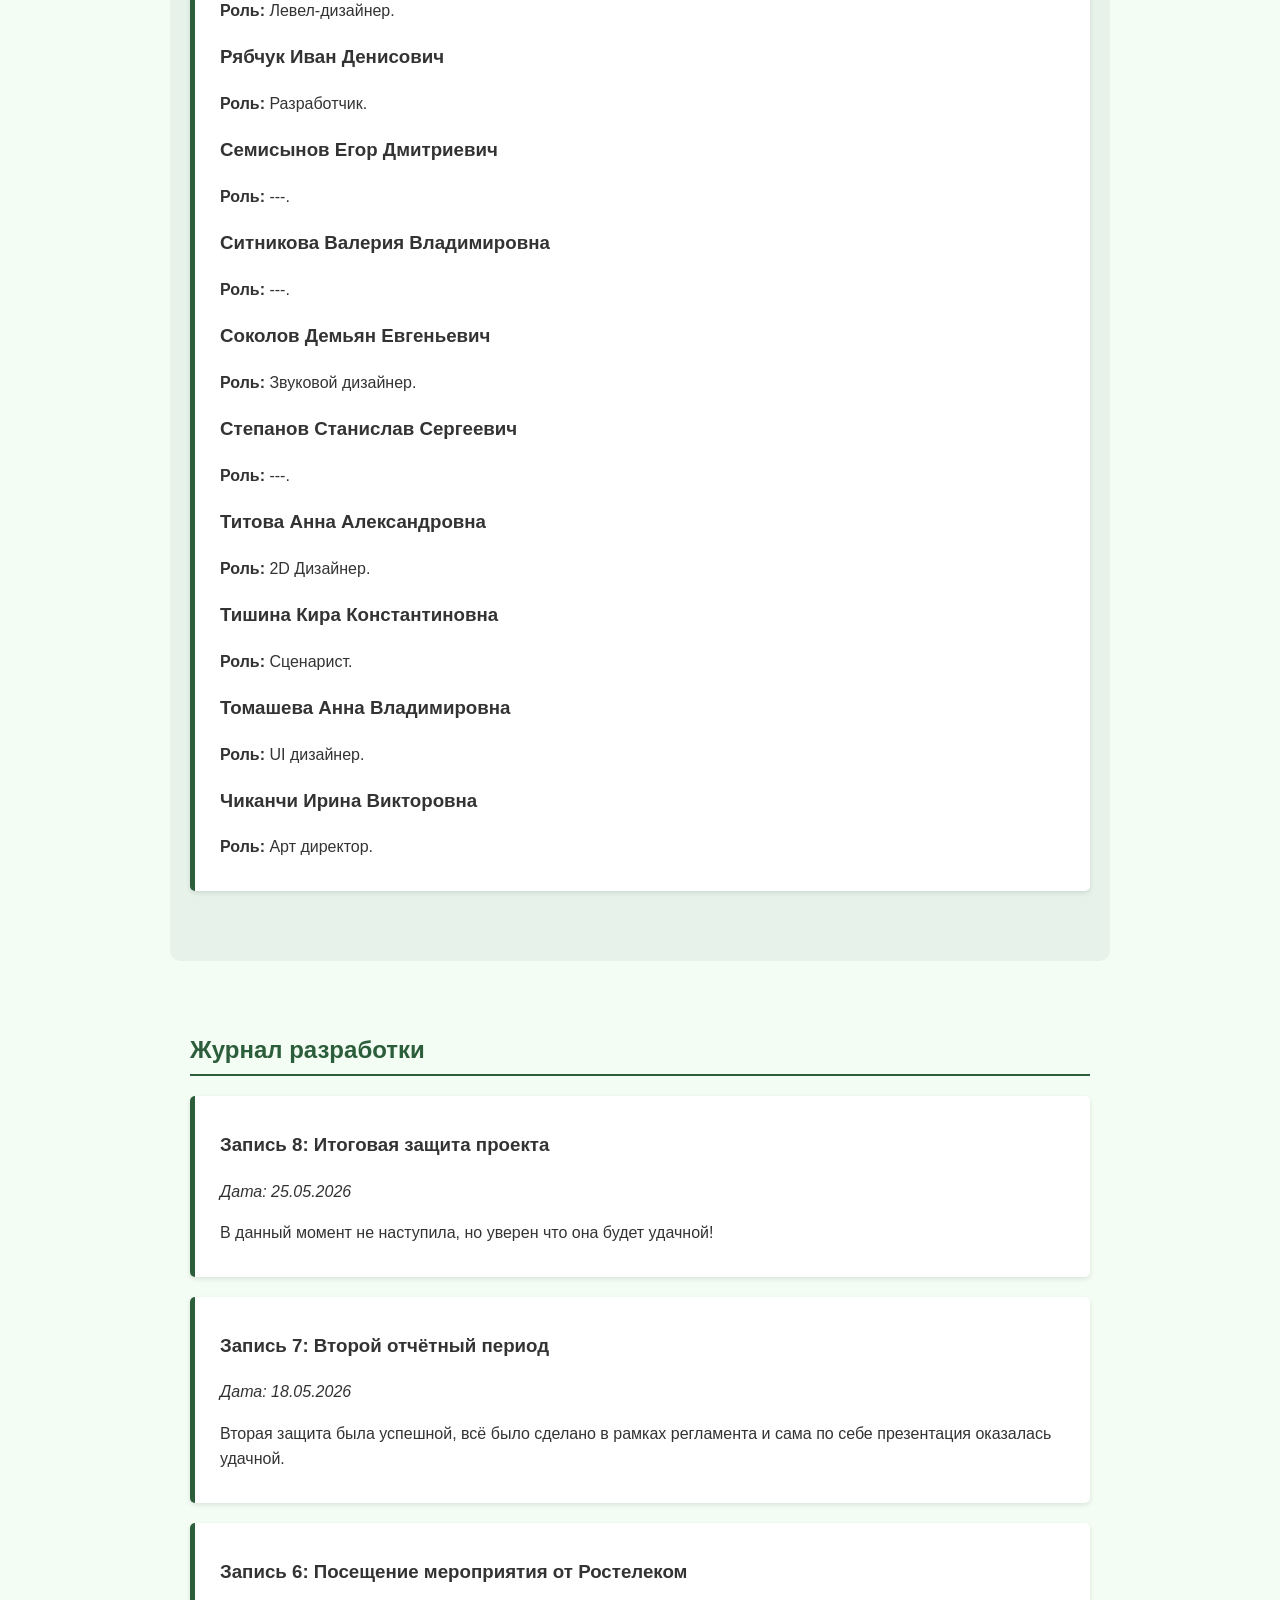
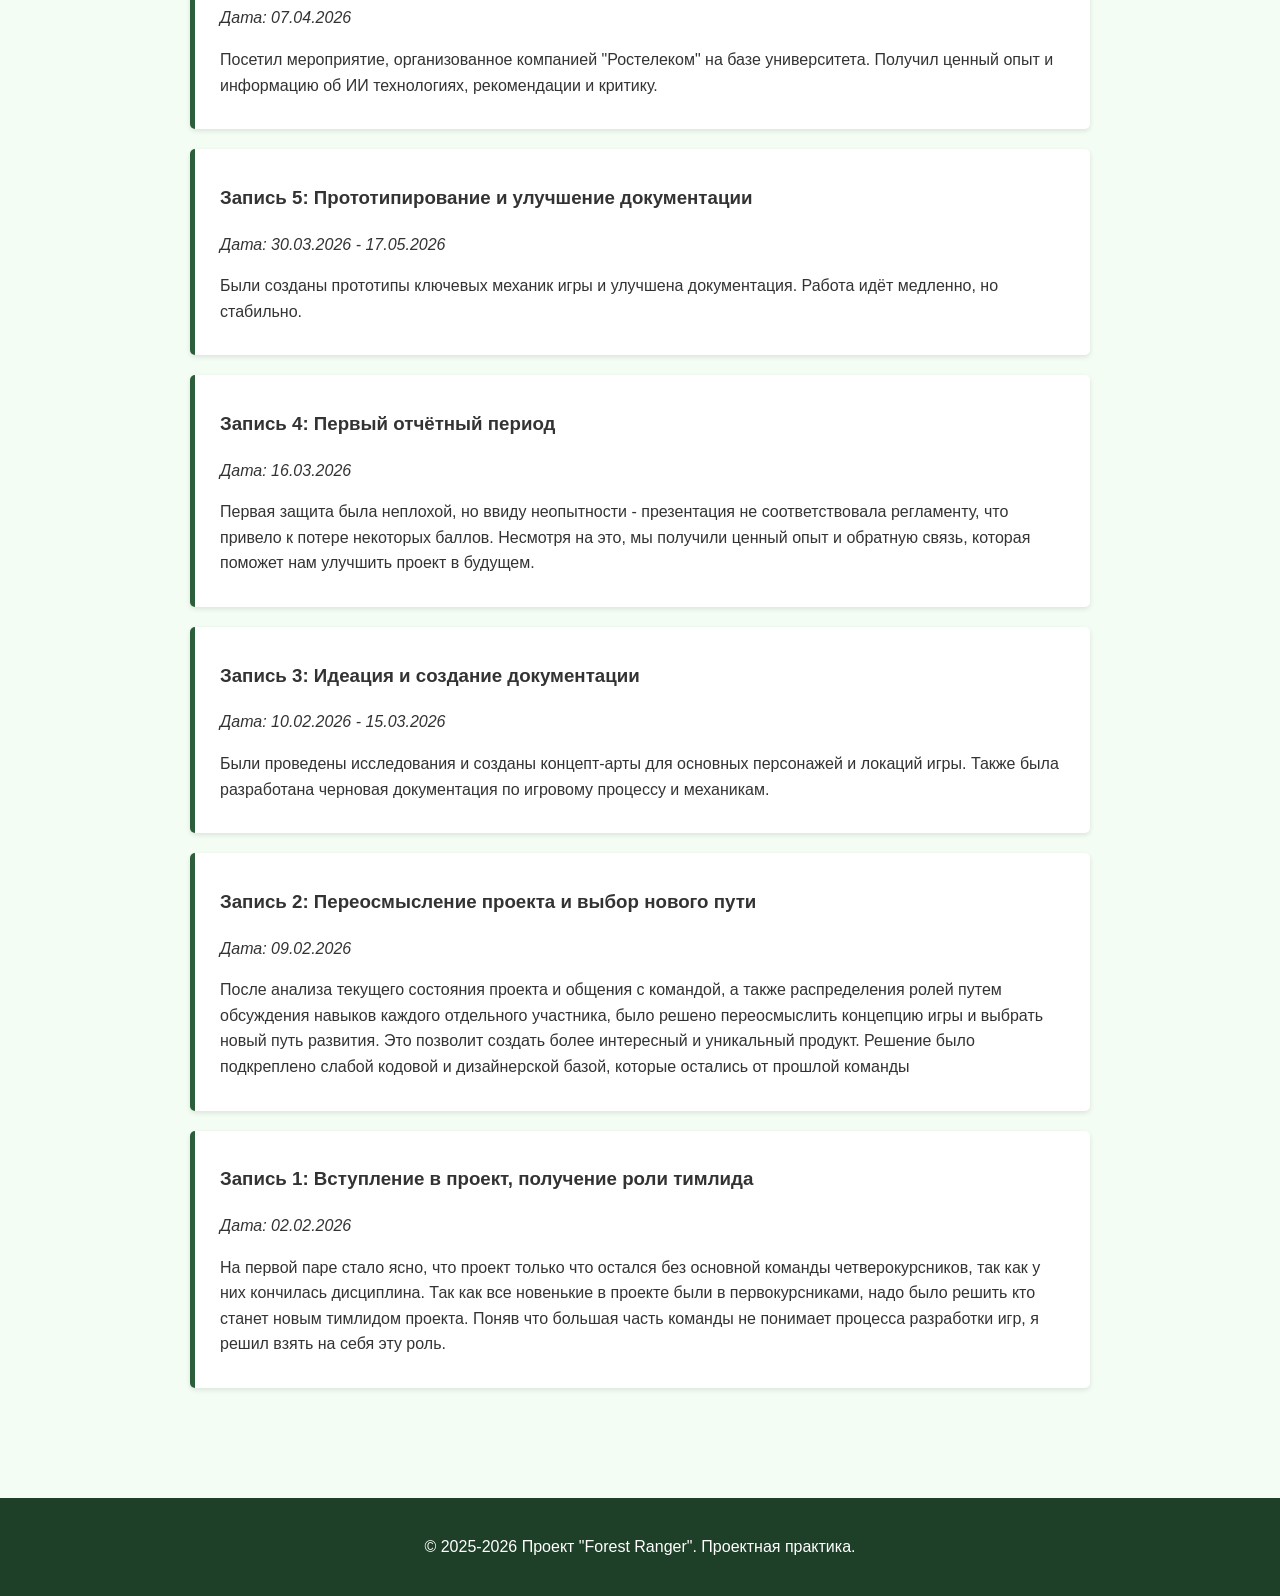
==== commit d6ca54f6: "Разбил сайт на несколько страниц Добавил отдельными страницами "Ресурсы" и "О проекте". На главной о" ====
--- a/site/index.html
+++ b/site/index.html
@@ -3,20 +3,20 @@
 <head>
     <meta charset="UTF-8">
     <meta name="viewport" content="width=device-width, initial-scale=1.0">
-    <title>Forest Ranger - Мобильная игра</title>
+    <title>Forest Ranger - Главная</title>
     <link rel="stylesheet" href="style.css">
 </head>
 <body>
 
-    <!-- Шапка сайта -->
+    <!-- Шапка сайта (одинаковая для всех страниц) -->
     <header>
         <h1>Forest Ranger</h1>
         <nav>
-            <a href="#home">Главная</a>
-            <a href="#about">О проекте</a>
-            <a href="#team">Участник</a>
-            <a href="#journal">Журнал</a>
-            <a href="#resources">Ресурсы</a>
+            <a href="index.html">Главная</a>
+            <a href="about.html">О проекте</a>
+            <a href="index.html#team">Участники</a>
+            <a href="index.html#journal">Журнал</a>
+            <a href="resources.html">Ресурсы</a>
         </nav>
     </header>
 
@@ -26,18 +26,9 @@
         <p><strong>Forest Ranger</strong> — это разрабатываемая мобильная игра в жанре экшн-приключения. Игрок берет на себя роль егеря, чья задача — защищать лесные угодья от браконьеров, предотвращать лесные пожары и следить за экосистемой. Игра планируется к релизу на российских платформах (например, RuStore) по модели Pay-to-play (единоразовая покупка). Наш проект направлен на популяризацию защиты окружающей среды через увлекательный геймплей и захватывающий сюжет.</p>
     </section>
 
-    <!-- О проекте -->
-    <section id="about" class="section dark-bg">
-        <h2>О проекте</h2>
-        <p>Суть игры заключается в выполнении ежедневных задач егеря. Игроку предстоит патрулировать территорию, устанавливать фотоловушки, лечить диких животных и улучшать свою сторожку. Основная механика построена на балансе ресурсов: нужно следить за бюджетом заповедника и экологическим рейтингом. Параллельно игрок должен вести расследование связанное с мистической смертью отца главного героя.</p>
-        <p><strong>Целевая аудитория:</strong> Игроки от 20 лет, любители экшн-приключений и природы.</p>
-        <p><strong>Платформы:</strong> Android (через российские магазины приложений), IOS (при нахождении возможности).</p>
-        <p><strong>Монетизация:</strong> Премиум-модель (Pay-to-play), без навязчивой рекламы и микротранзакций.</p>
-    </section>
-
-    <!-- Участники -->
-    <section id="team" class="section">
-        <h2>Участник проекта</h2>
+    <!-- Участники (остаются разделом на главной) -->
+    <section id="team" class="section dark-bg">
+        <h2>Участники проекта</h2>
         <div class="card">
             <h3>Дмитриев Кирилл Денисович</h3>
             <p><strong>Роль:</strong> Главный геймдизайнер, Тимлид проекта.</p>
@@ -82,8 +73,8 @@
         </div>
     </section>
 
-    <!-- Журнал -->
-    <section id="journal" class="section dark-bg">
+    <!-- Журнал (остается разделом на главной) -->
+    <section id="journal" class="section">
         <h2>Журнал разработки</h2>
 
         <div class="post">
@@ -135,18 +126,6 @@
         </div>
     </section>
 
-    <!-- Ресурсы -->
-    <section id="resources" class="section">
-        <h2>Ресурсы и ссылки</h2>
-        <ul>
-            <li><a href="https://www.rustore.ru/" target="_blank">RuStore - целевая платформа для релиза</a></li>
-            <li><a href="https://www.company.rt.ru/" target="_blank">Ростелеком - партнерская организация</a></li>
-            <li><a href="https://gamedev.ru/" target="_blank">GameDev.ru - портал для разработчиков игр</a></li>
-        </ul>
-        <br>
-        <p><em>Позже добавлю картинки.</em></p>
-    </section>
-
     <footer>
         <p>© 2025-2026 Проект "Forest Ranger". Проектная практика.</p>
     </footer>
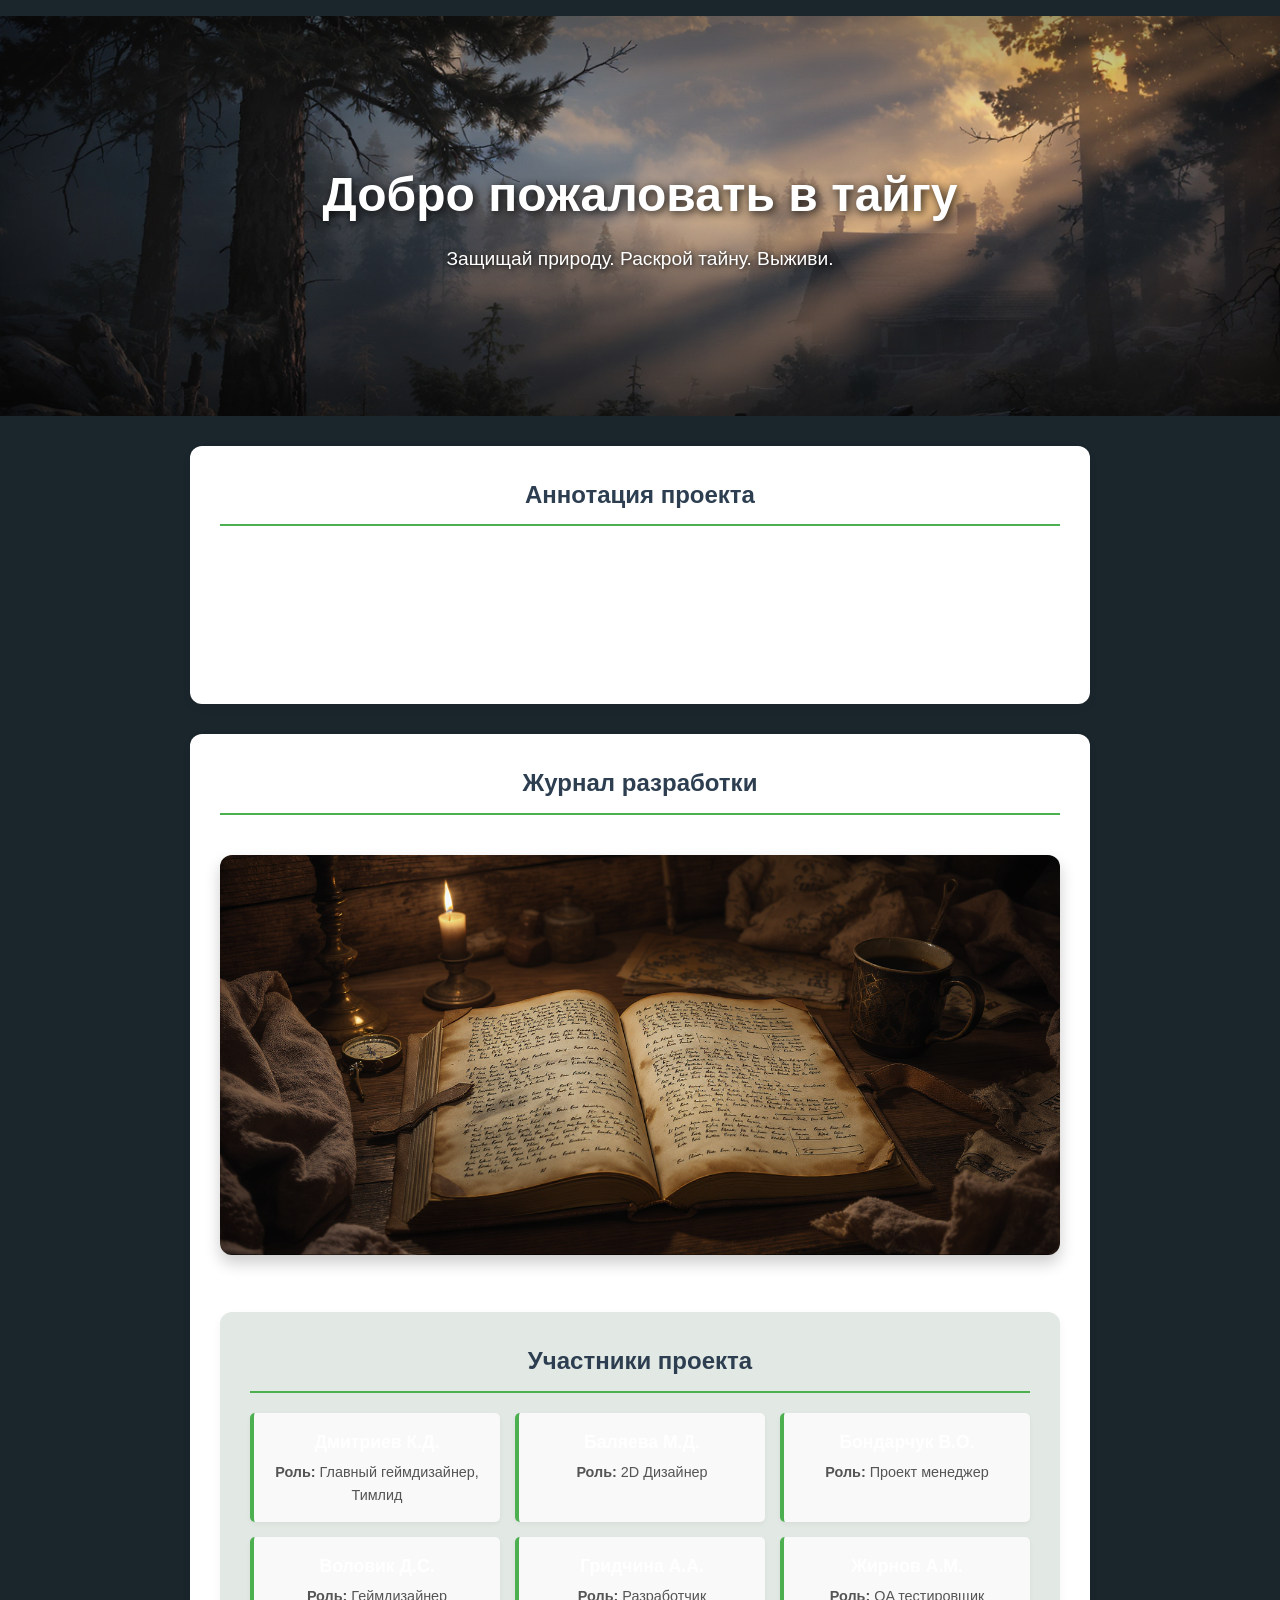
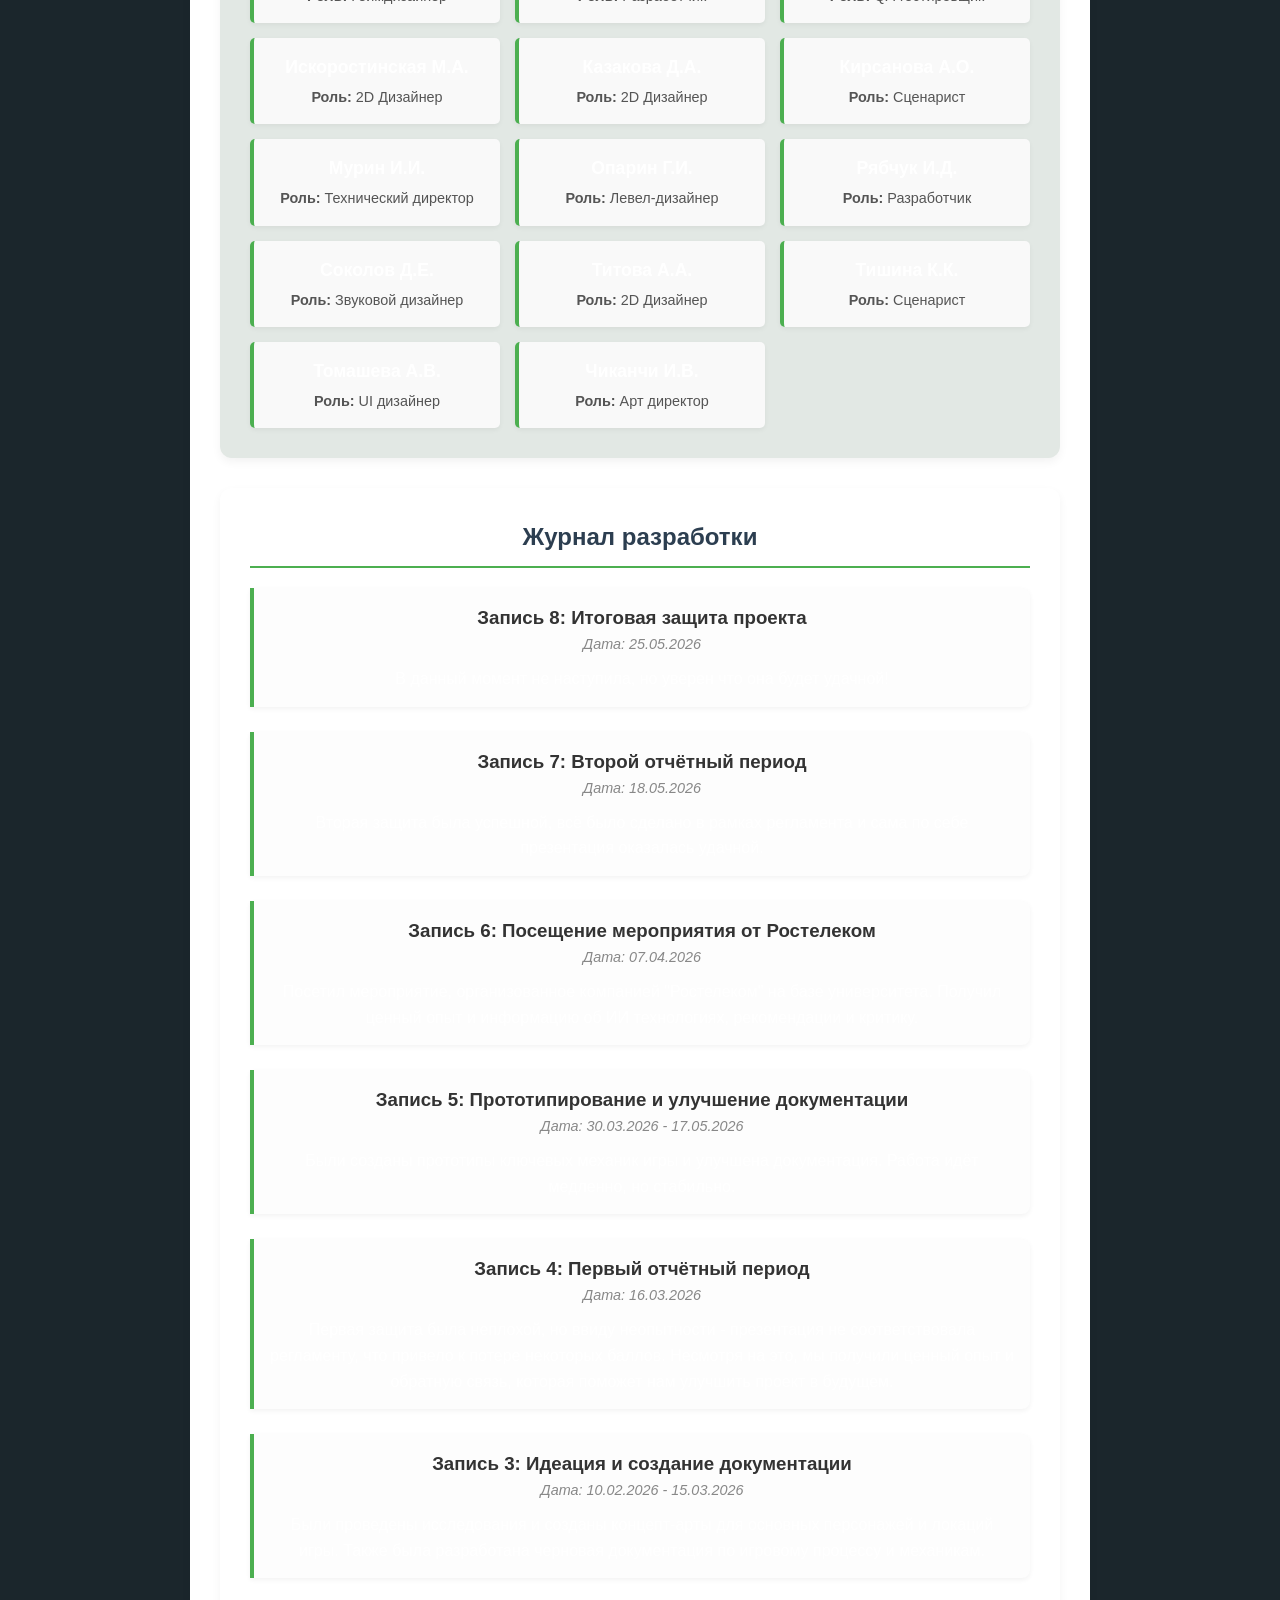
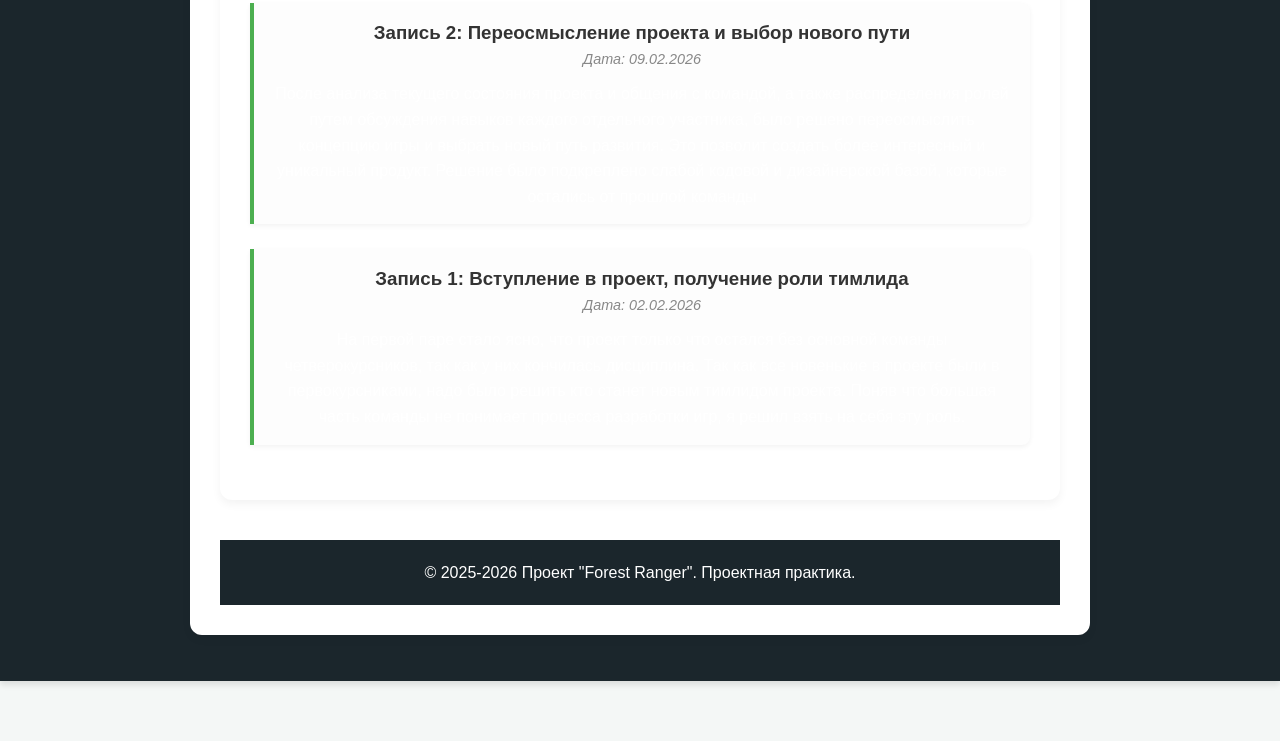
==== commit 84639863: "Добавил картинки, обновил стиль Пока есть баги, надо править" ====
--- a/site/index.html
+++ b/site/index.html
@@ -10,66 +10,48 @@
 
     <!-- Шапка сайта (одинаковая для всех страниц) -->
     <header>
-        <h1>Forest Ranger</h1>
-        <nav>
-            <a href="index.html">Главная</a>
-            <a href="about.html">О проекте</a>
-            <a href="index.html#team">Участники</a>
-            <a href="index.html#journal">Журнал</a>
-            <a href="resources.html">Ресурсы</a>
-        </nav>
-    </header>
+        <!-- ГЛАВНЫЙ БАННЕР -->
+    <div class="hero-banner">
+        <div class="hero-banner-content">
+            <h2>Добро пожаловать в тайгу</h2>
+            <p>Защищай природу. Раскрой тайну. Выживи.</p>
+        </div>
+    </div>
 
-    <!-- Главная страница -->
+    <!-- Главная страница (Аннотация) -->
     <section id="home" class="section">
         <h2>Аннотация проекта</h2>
         <p><strong>Forest Ranger</strong> — это разрабатываемая мобильная игра в жанре экшн-приключения. Игрок берет на себя роль егеря, чья задача — защищать лесные угодья от браконьеров, предотвращать лесные пожары и следить за экосистемой. Игра планируется к релизу на российских платформах (например, RuStore) по модели Pay-to-play (единоразовая покупка). Наш проект направлен на популяризацию защиты окружающей среды через увлекательный геймплей и захватывающий сюжет.</p>
     </section>
 
+    <!-- Секция Журнал на главной -->
+    <section id="journal" class="section">
+        <h2>Журнал разработки</h2>
+        
+        <!-- КАРТИНКА ДЛЯ ЖУРНАЛА -->
+        <img src="img/journal.jpg" alt="Дневник разработки" class="content-image">
+
     <!-- Участники (остаются разделом на главной) -->
     <section id="team" class="section dark-bg">
         <h2>Участники проекта</h2>
-        <div class="card">
-            <h3>Дмитриев Кирилл Денисович</h3>
-            <p><strong>Роль:</strong> Главный геймдизайнер, Тимлид проекта.</p>
-            <h3>Баляева Марьяна Денисовна</h3>
-            <p><strong>Роль:</strong> 2D Дизайнер.</p>
-            <h3>Бондарчук Владимир Олегович</h3>
-            <p><strong>Роль:</strong> Проект менеджер.</p>
-            <h3>Воловик Дарья Сергеевна</h3>
-            <p><strong>Роль:</strong> Геймдизайнер.</p>
-            <h3>Гридчина Анна Александровна</h3>
-            <p><strong>Роль:</strong> Разработчик.</p>
-            <h3>Жирнов Артем Михайлович</h3>
-            <p><strong>Роль:</strong> QA тестировщик.</p>
-            <h3>Искоростинская Мария Алексеевна</h3>
-            <p><strong>Роль:</strong> 2D Дизайнер.</p>
-            <h3>Казакова Диана Александровна</h3>
-            <p><strong>Роль:</strong> 2D Дизайнер.</p>
-            <h3>Кирсанова Александра Олеговна</h3>
-            <p><strong>Роль:</strong> Сценарист.</p>
-            <h3>Мурин Игорь Игоревич</h3>
-            <p><strong>Роль:</strong> Технический директор.</p>
-            <h3>Опарин Георгий Игоревич</h3>
-            <p><strong>Роль:</strong> Левел-дизайнер.</p>
-            <h3>Рябчук Иван Денисович</h3>
-            <p><strong>Роль:</strong> Разработчик.</p>
-            <h3>Семисынов Егор Дмитриевич</h3>
-            <p><strong>Роль:</strong> ---.</p>
-            <h3>Ситникова Валерия Владимировна</h3>
-            <p><strong>Роль:</strong> ---.</p>
-            <h3>Соколов Демьян Евгеньевич</h3>
-            <p><strong>Роль:</strong> Звуковой дизайнер.</p>
-            <h3>Степанов Станислав Сергеевич</h3>
-            <p><strong>Роль:</strong> ---.</p>
-            <h3>Титова Анна Александровна</h3>
-            <p><strong>Роль:</strong> 2D Дизайнер.</p>
-            <h3>Тишина Кира Константиновна</h3>
-            <p><strong>Роль:</strong> Сценарист.</p>
-            <h3>Томашева Анна Владимировна</h3>
-            <p><strong>Роль:</strong> UI дизайнер.</p>
-            <h3>Чиканчи Ирина Викторовна</h3>
-            <p><strong>Роль:</strong> Арт директор.</p>
+        <div class="card-grid">
+            <div class="member-card"><h3>Дмитриев К.Д.</h3><p><strong>Роль:</strong> Главный геймдизайнер, Тимлид</p></div>
+            <div class="member-card"><h3>Баляева М.Д.</h3><p><strong>Роль:</strong> 2D Дизайнер</p></div>
+            <div class="member-card"><h3>Бондарчук В.О.</h3><p><strong>Роль:</strong> Проект менеджер</p></div>
+            <div class="member-card"><h3>Воловик Д.С.</h3><p><strong>Роль:</strong> Геймдизайнер</p></div>
+            <div class="member-card"><h3>Гридчина А.А.</h3><p><strong>Роль:</strong> Разработчик</p></div>
+            <div class="member-card"><h3>Жирнов А.М.</h3><p><strong>Роль:</strong> QA тестировщик</p></div>
+            <div class="member-card"><h3>Искоростинская М.А.</h3><p><strong>Роль:</strong> 2D Дизайнер</p></div>
+            <div class="member-card"><h3>Казакова Д.А.</h3><p><strong>Роль:</strong> 2D Дизайнер</p></div>
+            <div class="member-card"><h3>Кирсанова А.О.</h3><p><strong>Роль:</strong> Сценарист</p></div>
+            <div class="member-card"><h3>Мурин И.И.</h3><p><strong>Роль:</strong> Технический директор</p></div>
+            <div class="member-card"><h3>Опарин Г.И.</h3><p><strong>Роль:</strong> Левел-дизайнер</p></div>
+            <div class="member-card"><h3>Рябчук И.Д.</h3><p><strong>Роль:</strong> Разработчик</p></div>
+            <div class="member-card"><h3>Соколов Д.Е.</h3><p><strong>Роль:</strong> Звуковой дизайнер</p></div>
+            <div class="member-card"><h3>Титова А.А.</h3><p><strong>Роль:</strong> 2D Дизайнер</p></div>
+            <div class="member-card"><h3>Тишина К.К.</h3><p><strong>Роль:</strong> Сценарист</p></div>
+            <div class="member-card"><h3>Томашева А.В.</h3><p><strong>Роль:</strong> UI дизайнер</p></div>
+            <div class="member-card"><h3>Чиканчи И.В.</h3><p><strong>Роль:</strong> Арт директор</p></div>
         </div>
     </section>
 
--- a/site/style.css
+++ b/site/style.css
@@ -1,27 +1,35 @@
-/* Базовые настройки */
+/* Основные настройки */
+* {
+    margin: 0;
+    padding: 0;
+    box-sizing: border-box;
+}
+
 body {
     font-family: 'Segoe UI', Tahoma, Geneva, Verdana, sans-serif;
-    margin: 0;
-    padding: 0;
+    background-color: #f4f7f6;
     color: #333;
     line-height: 1.6;
-    background-color: #f4fdf4; /* Легкий зеленоватый фон */
+    padding-bottom: 60px; /* Отступ для футера */
 }
 
-/* Шапка и навигация */
+/* Шапка сайта и Навигация */
 header {
-    background-color: #2c5e3b; /* Цвет темного леса */
+    background-color: #1b262c;
     color: white;
     padding: 1rem 0;
     text-align: center;
+    box-shadow: 0 4px 6px rgba(0,0,0,0.1);
     position: sticky;
     top: 0;
-    width: 100%;
-    z-index: 1000;
+    z-index: 100;
 }
 
 header h1 {
-    margin: 0 0 10px 0;
+    margin-bottom: 10px;
+    color: #4caf50; /* Зеленый акцент */
+    text-transform: uppercase;
+    letter-spacing: 2px;
 }
 
 nav a {
@@ -29,54 +37,107 @@
     text-decoration: none;
     margin: 0 15px;
     font-weight: bold;
-    font-size: 1.1rem;
+    transition: color 0.3s;
 }
 
 nav a:hover {
-    color: #a8d5ba; /* Светло-зеленый при наведении */
+    color: #4caf50;
 }
 
-/* Настройки секций */
+/* ГЛАВНЫЙ БАННЕР (Картинка Леса) */
+.hero-banner {
+    background-image: url('img/hero.jpg'); /* Ссылка на картинку леса */
+    background-size: cover;
+    background-position: center;
+    height: 400px;
+    display: flex;
+    align-items: center;
+    justify-content: center;
+    text-align: center;
+    color: white;
+    box-shadow: inset 0 0 150px rgba(0,0,0,0.8); /* Затемнение краев для атмосферы */
+    margin-bottom: 30px;
+}
+
+.hero-banner-content h2 {
+    font-size: 3rem;
+    text-shadow: 2px 2px 10px rgba(0,0,0,0.9);
+    margin-bottom: 10px;
+}
+
+.hero-banner-content p {
+    font-size: 1.2rem;
+    text-shadow: 1px 1px 5px rgba(0,0,0,0.9);
+}
+
+/* Общий стиль для вставленных картинок */
+.content-image {
+    width: 100%;
+    max-height: 400px;
+    object-fit: cover;
+    border-radius: 12px;
+    box-shadow: 0 8px 16px rgba(0,0,0,0.2);
+    margin: 20px 0;
+}
+
+/* Секции (блоки с текстом) */
 .section {
-    padding: 50px 20px;
     max-width: 900px;
-    margin: 0 auto;
+    margin: 30px auto;
+    padding: 30px;
+    background: white;
+    border-radius: 12px;
+    box-shadow: 0 4px 10px rgba(0,0,0,0.05);
+}
+
+.section h2 {
+    color: #2c3e50;
+    border-bottom: 2px solid #4caf50;
+    padding-bottom: 10px;
+    margin-bottom: 20px;
 }
 
 .dark-bg {
-    background-color: #e6f2ea;
-    border-radius: 10px;
+    background-color: #e2e8e4;
 }
 
-h2 {
-    color: #2c5e3b;
-    border-bottom: 2px solid #2c5e3b;
-    padding-bottom: 5px;
+/* Карточки участников (Сетка) */
+.card-grid {
+    display: grid;
+    grid-template-columns: repeat(auto-fill, minmax(250px, 1fr));
+    gap: 15px;
 }
 
-/* Карточки и посты */
-.card, .post {
-    background: white;
-    padding: 15px 25px;
-    margin-bottom: 20px;
-    border-left: 5px solid #2c5e3b;
-    box-shadow: 0 2px 5px rgba(0,0,0,0.1);
+.member-card {
+    background: #f9f9f9;
+    padding: 15px;
+    border-left: 4px solid #4caf50;
     border-radius: 5px;
+    box-shadow: 0 2px 5px rgba(0,0,0,0.05);
 }
 
-/* Ссылки */
-a {
-    color: #2c5e3b;
+.member-card h3 { margin-bottom: 5px; font-size: 1.1rem;}
+.member-card p { font-size: 0.9rem; color: #555;}
+
+/* Журнал разработки (Посты) */
+.post {
+    border-left: 4px solid #4caf50;
+    padding-left: 15px;
+    margin-bottom: 25px;
+    background: #fdfdfd;
+    padding: 15px;
+    border-radius: 0 8px 8px 0;
+    box-shadow: 0 2px 5px rgba(0,0,0,0.05);
 }
-a:hover {
-    text-decoration: none;
-}
+
+.post h3 { color: #333; }
+.post em { color: #888; font-size: 0.9rem; display: block; margin-bottom: 10px;}
 
 /* Подвал */
 footer {
     text-align: center;
     padding: 20px;
-    background-color: #1e3f28;
+    background-color: #1b262c;
     color: white;
     margin-top: 40px;
 }
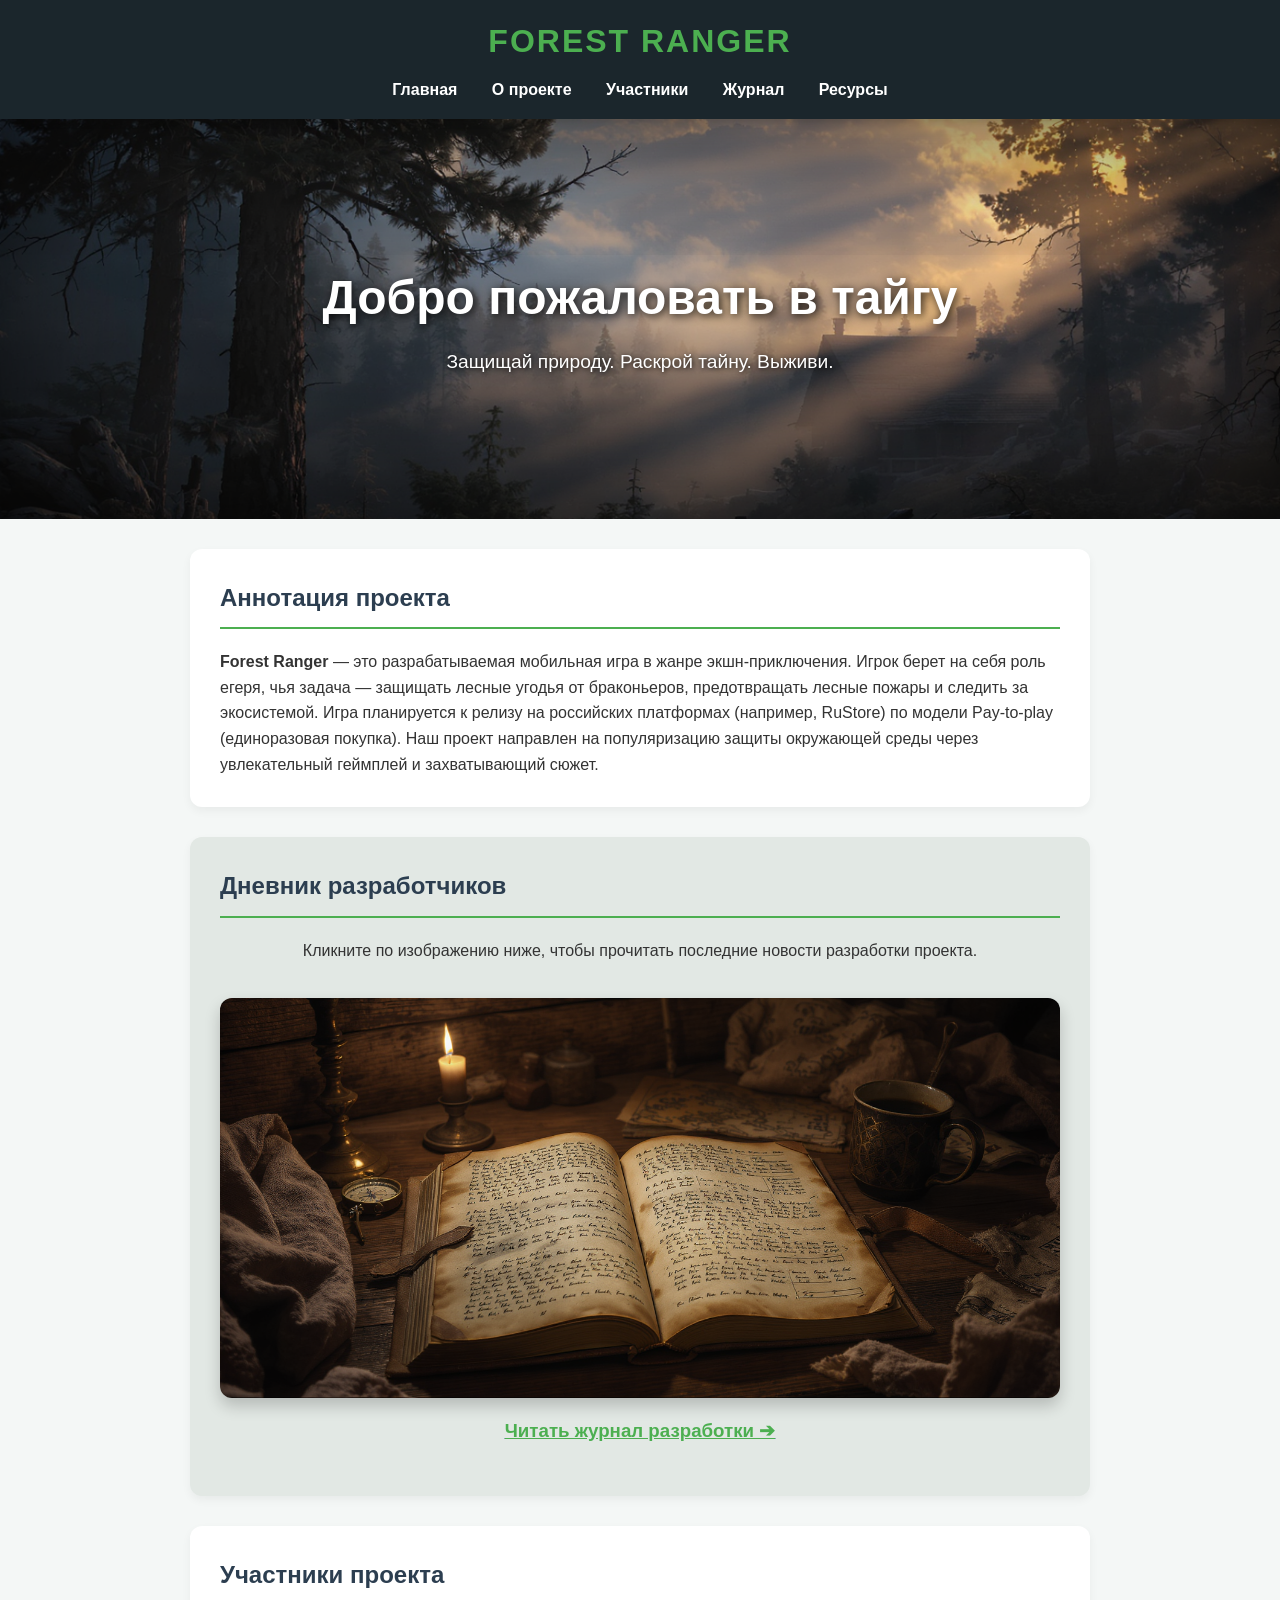
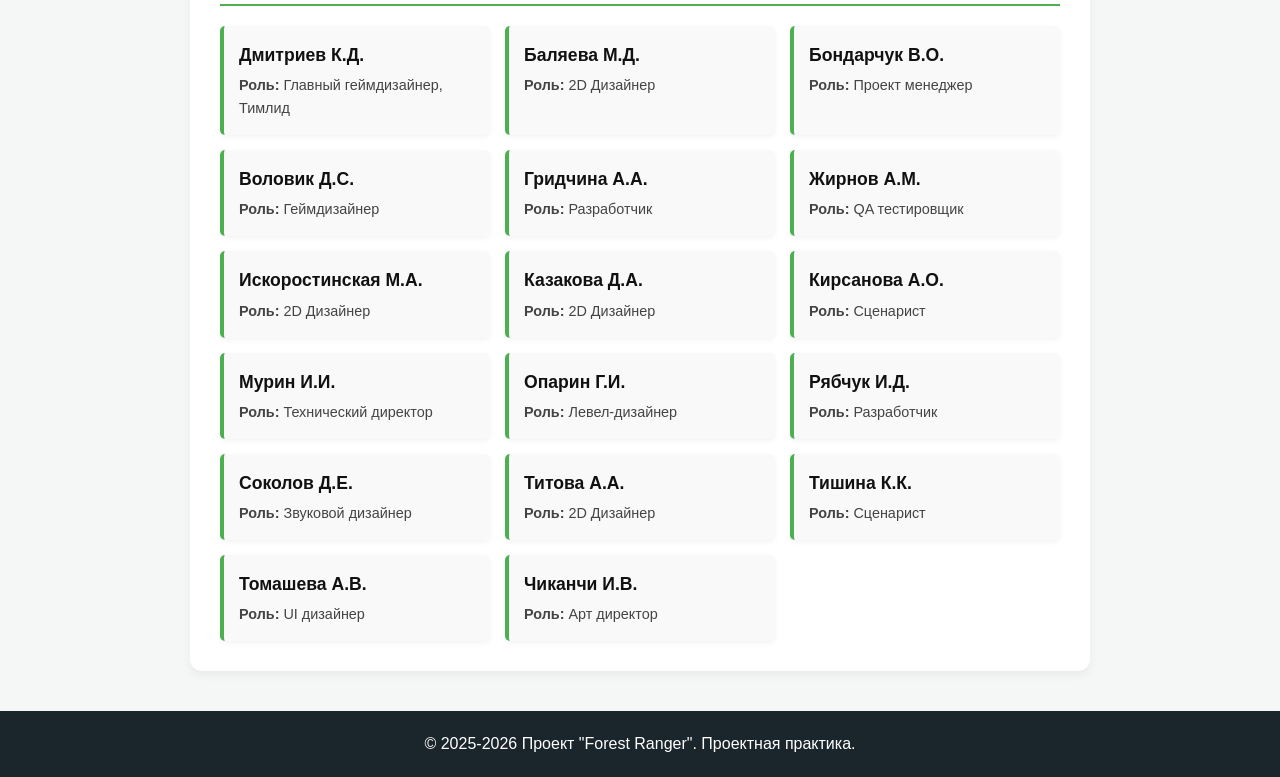
==== commit c25ee583: "Поправил баги и стиль, сделал "Журнал" отдельной страницей" ====
--- a/site/index.html
+++ b/site/index.html
@@ -8,9 +8,19 @@
 </head>
 <body>
 
-    <!-- Шапка сайта (одинаковая для всех страниц) -->
+    <!-- Единое меню для всех страниц -->
     <header>
-        <!-- ГЛАВНЫЙ БАННЕР -->
+        <h1>Forest Ranger</h1>
+        <nav>
+            <a href="index.html">Главная</a>
+            <a href="about.html">О проекте</a>
+            <a href="index.html#team">Участники</a>
+            <a href="journal.html">Журнал</a>
+            <a href="resources.html">Ресурсы</a>
+        </nav>
+    </header>
+
+    <!-- Главный баннер -->
     <div class="hero-banner">
         <div class="hero-banner-content">
             <h2>Добро пожаловать в тайгу</h2>
@@ -18,21 +28,24 @@
         </div>
     </div>
 
-    <!-- Главная страница (Аннотация) -->
-    <section id="home" class="section">
+    <!-- Аннотация -->
+    <section class="section">
         <h2>Аннотация проекта</h2>
         <p><strong>Forest Ranger</strong> — это разрабатываемая мобильная игра в жанре экшн-приключения. Игрок берет на себя роль егеря, чья задача — защищать лесные угодья от браконьеров, предотвращать лесные пожары и следить за экосистемой. Игра планируется к релизу на российских платформах (например, RuStore) по модели Pay-to-play (единоразовая покупка). Наш проект направлен на популяризацию защиты окружающей среды через увлекательный геймплей и захватывающий сюжет.</p>
     </section>
 
-    <!-- Секция Журнал на главной -->
-    <section id="journal" class="section">
-        <h2>Журнал разработки</h2>
-        
-        <!-- КАРТИНКА ДЛЯ ЖУРНАЛА -->
-        <img src="img/journal.jpg" alt="Дневник разработки" class="content-image">
+    <!-- Переход в Журнал -->
+    <section class="section dark-bg">
+        <h2>Дневник разработчиков</h2>
+        <p style="margin-bottom: 15px; text-align: center;">Кликните по изображению ниже, чтобы прочитать последние новости разработки проекта.</p>
+        <a href="journal.html" class="image-link">
+            <img src="img/journal.jpg" alt="Перейти в журнал" class="content-image">
+            <h3>Читать журнал разработки ➔</h3>
+        </a>
+    </section>
 
-    <!-- Участники (остаются разделом на главной) -->
-    <section id="team" class="section dark-bg">
+    <!-- Участники -->
+    <section id="team" class="section">
         <h2>Участники проекта</h2>
         <div class="card-grid">
             <div class="member-card"><h3>Дмитриев К.Д.</h3><p><strong>Роль:</strong> Главный геймдизайнер, Тимлид</p></div>
@@ -55,59 +68,6 @@
         </div>
     </section>
 
-    <!-- Журнал (остается разделом на главной) -->
-    <section id="journal" class="section">
-        <h2>Журнал разработки</h2>
-
-        <div class="post">
-            <h3>Запись 8: Итоговая защита проекта </h3>
-            <p><em>Дата: 25.05.2026</em></p>
-            <p>В данный момент не наступила, но уверен что она будет удачной!</p>
-        </div>
-
-        <div class="post">
-            <h3>Запись 7: Второй отчётный период </h3>
-            <p><em>Дата: 18.05.2026</em></p>
-            <p>Вторая защита была успешной, всё было сделано в рамках регламента и сама по себе презентация оказалась удачной.</p>
-        </div>
-
-        <div class="post">
-            <h3>Запись 6: Посещение мероприятия от Ростелеком</h3>
-            <p><em>Дата: 07.04.2026</em></p>
-            <p>Посетил мероприятие, организованное компанией "Ростелеком" на базе университета. Получил ценный опыт и информацию об ИИ технологиях, рекомендации и критику.</p>
-        </div>
-
-        <div class="post">
-            <h3>Запись 5: Прототипирование и улучшение документации</h3>
-            <p><em>Дата: 30.03.2026 - 17.05.2026 </em></p>
-            <p>Были созданы прототипы ключевых механик игры и улучшена документация. Работа идёт медленно, но стабильно.</p>
-        </div>
-
-        <div class="post">
-            <h3>Запись 4: Первый отчётный период</h3>
-            <p><em>Дата: 16.03.2026</em></p>
-            <p>Первая защита была неплохой, но ввиду неопытности - презентация не соответствовала регламенту, что привело к потере некоторых баллов. Несмотря на это, мы получили ценный опыт и обратную связь, которая поможет нам улучшить проект в будущем.</p>
-        </div>
-        
-        <div class="post">
-            <h3>Запись 3: Идеация и создание документации</h3>
-            <p><em>Дата: 10.02.2026 - 15.03.2026</em></p>
-            <p>Были проведены исследования и созданы концепт-арты для основных персонажей и локаций игры. Также была разработана черновая документация по игровому процессу и механикам.</p>
-        </div>
-
-        <div class="post">
-            <h3>Запись 2: Переосмысление проекта и выбор нового пути</h3>
-            <p><em>Дата: 09.02.2026</em></p>
-            <p>После анализа текущего состояния проекта и общения с командой, а также распределения ролей путем обсуждения навыков каждого отдельного участника, было решено переосмыслить концепцию игры и выбрать новый путь развития. Это позволит создать более интересный и уникальный продукт. Решение было подкреплено слабой кодовой и дизайнерской базой, которые остались от прошлой команды</p>
-        </div>
-
-        <div class="post">
-            <h3>Запись 1: Вступление в проект, получение роли тимлида</h3>
-            <p><em>Дата: 02.02.2026</em></p>
-            <p>На первой паре стало ясно, что проект только что остался без основной команды четверокурсников, так как у них кончилась дисциплина. Так как все новенькие в проекте были в первокурсниками, надо было решить кто станет новым тимлидом проекта. Поняв что большая часть команды не понимает процесса разработки игр, я решил взять на себя эту роль.</p>
-        </div>
-    </section>
-
     <footer>
         <p>© 2025-2026 Проект "Forest Ranger". Проектная практика.</p>
     </footer>
--- a/site/style.css
+++ b/site/style.css
@@ -8,9 +8,8 @@
 body {
     font-family: 'Segoe UI', Tahoma, Geneva, Verdana, sans-serif;
     background-color: #f4f7f6;
-    color: #333;
+    color: #333; /* Основной цвет текста - темный */
     line-height: 1.6;
-    padding-bottom: 60px; /* Отступ для футера */
 }
 
 /* Шапка сайта и Навигация */
@@ -27,7 +26,7 @@
 
 header h1 {
     margin-bottom: 10px;
-    color: #4caf50; /* Зеленый акцент */
+    color: #4caf50; 
     text-transform: uppercase;
     letter-spacing: 2px;
 }
@@ -44,9 +43,9 @@
     color: #4caf50;
 }
 
-/* ГЛАВНЫЙ БАННЕР (Картинка Леса) */
+/* ГЛАВНЫЙ БАННЕР */
 .hero-banner {
-    background-image: url('img/hero.jpg'); /* Ссылка на картинку леса */
+    background-image: url('img/hero.jpg'); 
     background-size: cover;
     background-position: center;
     height: 400px;
@@ -54,23 +53,15 @@
     align-items: center;
     justify-content: center;
     text-align: center;
-    color: white;
-    box-shadow: inset 0 0 150px rgba(0,0,0,0.8); /* Затемнение краев для атмосферы */
+    color: white; /* Здесь текст белый */
+    box-shadow: inset 0 0 150px rgba(0,0,0,0.8); 
     margin-bottom: 30px;
 }
 
-.hero-banner-content h2 {
-    font-size: 3rem;
-    text-shadow: 2px 2px 10px rgba(0,0,0,0.9);
-    margin-bottom: 10px;
-}
+.hero-banner-content h2 { font-size: 3rem; text-shadow: 2px 2px 10px rgba(0,0,0,0.9); margin-bottom: 10px; }
+.hero-banner-content p { font-size: 1.2rem; text-shadow: 1px 1px 5px rgba(0,0,0,0.9); }
 
-.hero-banner-content p {
-    font-size: 1.2rem;
-    text-shadow: 1px 1px 5px rgba(0,0,0,0.9);
-}
-
-/* Общий стиль для вставленных картинок */
+/* Картинки */
 .content-image {
     width: 100%;
     max-height: 400px;
@@ -78,6 +69,22 @@
     border-radius: 12px;
     box-shadow: 0 8px 16px rgba(0,0,0,0.2);
     margin: 20px 0;
+}
+
+/* Картинка-ссылка (для журнала) */
+.image-link {
+    display: block;
+    transition: transform 0.3s ease, box-shadow 0.3s ease;
+    text-align: center;
+}
+.image-link:hover {
+    transform: scale(1.02);
+}
+.image-link h3 {
+    margin-top: -10px;
+    margin-bottom: 20px;
+    color: #4caf50;
+    text-decoration: underline;
 }
 
 /* Секции (блоки с текстом) */
@@ -88,6 +95,7 @@
     background: white;
     border-radius: 12px;
     box-shadow: 0 4px 10px rgba(0,0,0,0.05);
+    color: #333; /* Принудительно темный текст */
 }
 
 .section h2 {
@@ -97,11 +105,9 @@
     margin-bottom: 20px;
 }
 
-.dark-bg {
-    background-color: #e2e8e4;
-}
+.dark-bg { background-color: #e2e8e4; }
 
-/* Карточки участников (Сетка) */
+/* Карточки участников */
 .card-grid {
     display: grid;
     grid-template-columns: repeat(auto-fill, minmax(250px, 1fr));
@@ -114,10 +120,11 @@
     border-left: 4px solid #4caf50;
     border-radius: 5px;
     box-shadow: 0 2px 5px rgba(0,0,0,0.05);
+    color: #333; /* Принудительно темный текст */
 }
 
-.member-card h3 { margin-bottom: 5px; font-size: 1.1rem;}
-.member-card p { font-size: 0.9rem; color: #555;}
+.member-card h3 { margin-bottom: 5px; font-size: 1.1rem; color: #111; }
+.member-card p { font-size: 0.9rem; color: #444; }
 
 /* Журнал разработки (Посты) */
 .post {
@@ -128,10 +135,11 @@
     padding: 15px;
     border-radius: 0 8px 8px 0;
     box-shadow: 0 2px 5px rgba(0,0,0,0.05);
+    color: #333; /* Принудительно темный текст */
 }
 
-.post h3 { color: #333; }
-.post em { color: #888; font-size: 0.9rem; display: block; margin-bottom: 10px;}
+.post h3 { color: #111; }
+.post em { color: #666; font-size: 0.9rem; display: block; margin-bottom: 10px;}
 
 /* Подвал */
 footer {
@@ -140,4 +148,5 @@
     background-color: #1b262c;
     color: white;
     margin-top: 40px;
+    width: 100%;
 }
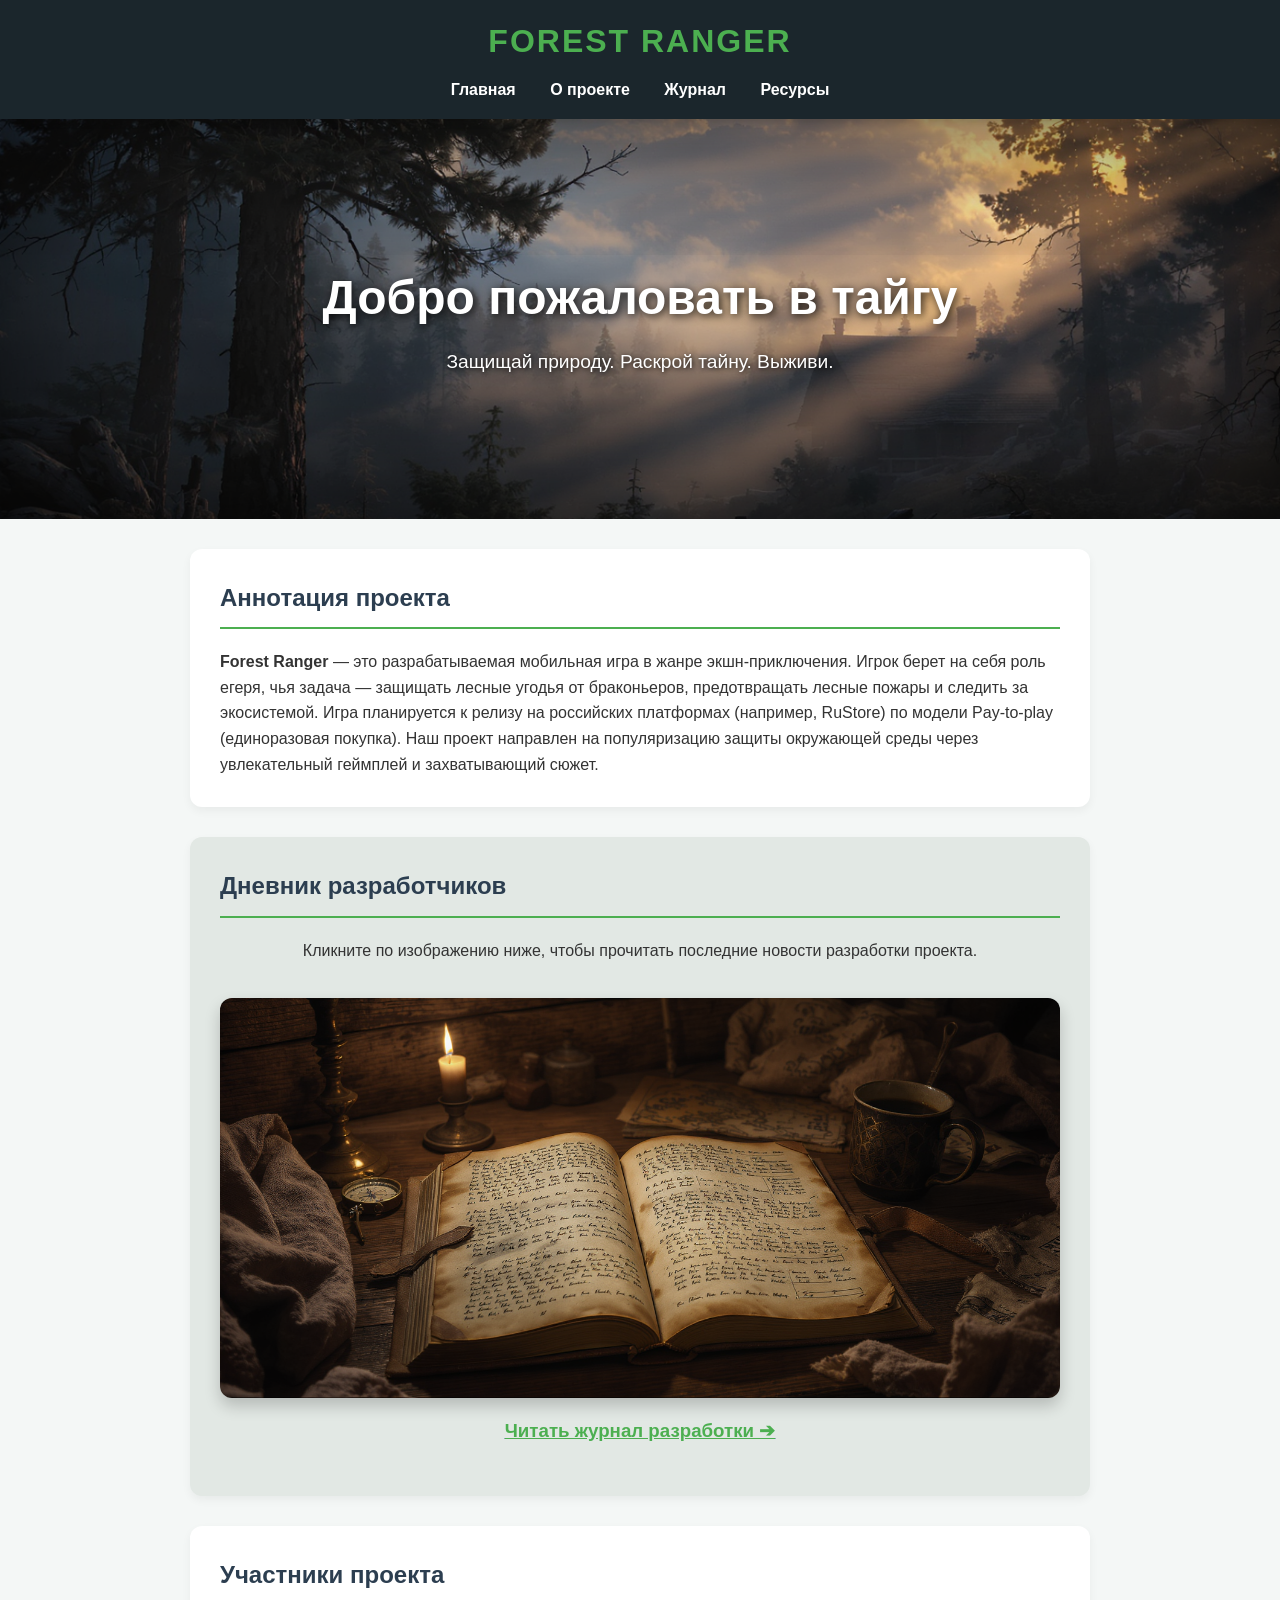
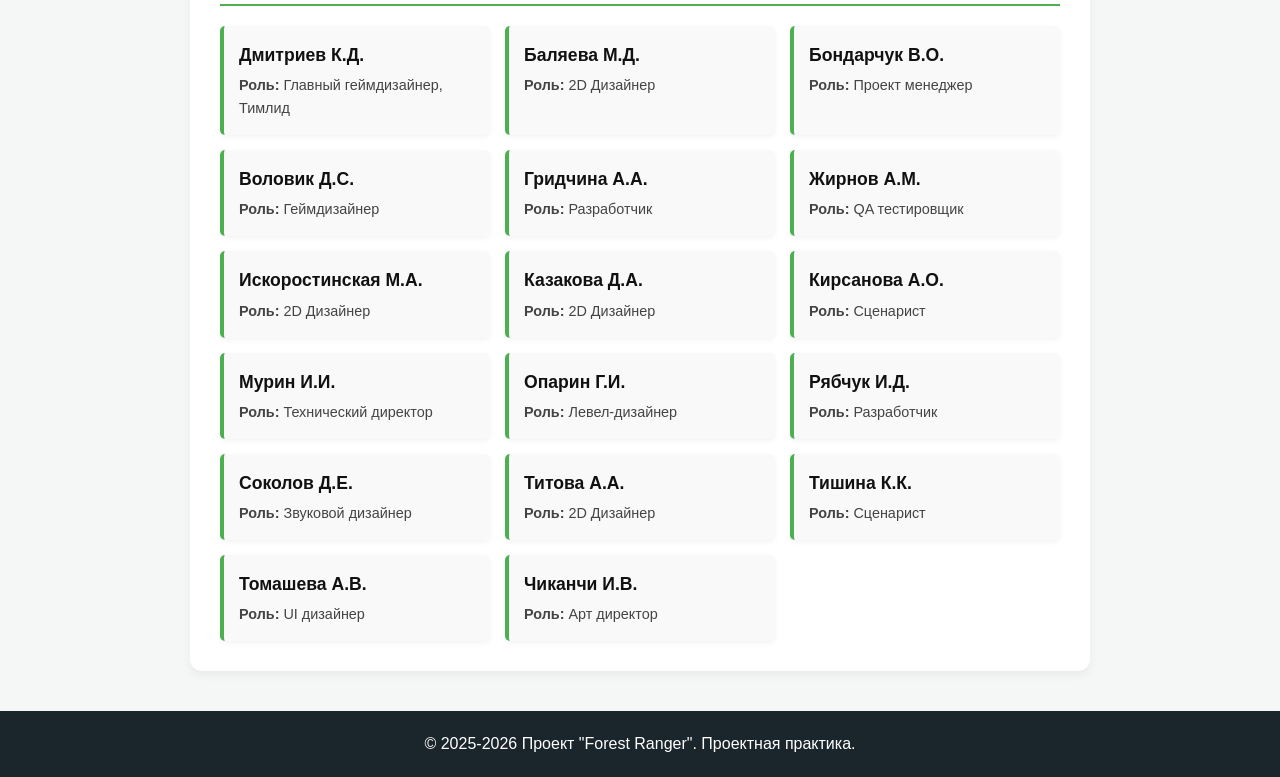
==== commit d164d03f: "Обновил текст на странице "О проекте"" ====
--- a/site/index.html
+++ b/site/index.html
@@ -14,7 +14,6 @@
         <nav>
             <a href="index.html">Главная</a>
             <a href="about.html">О проекте</a>
-            <a href="index.html#team">Участники</a>
             <a href="journal.html">Журнал</a>
             <a href="resources.html">Ресурсы</a>
         </nav>
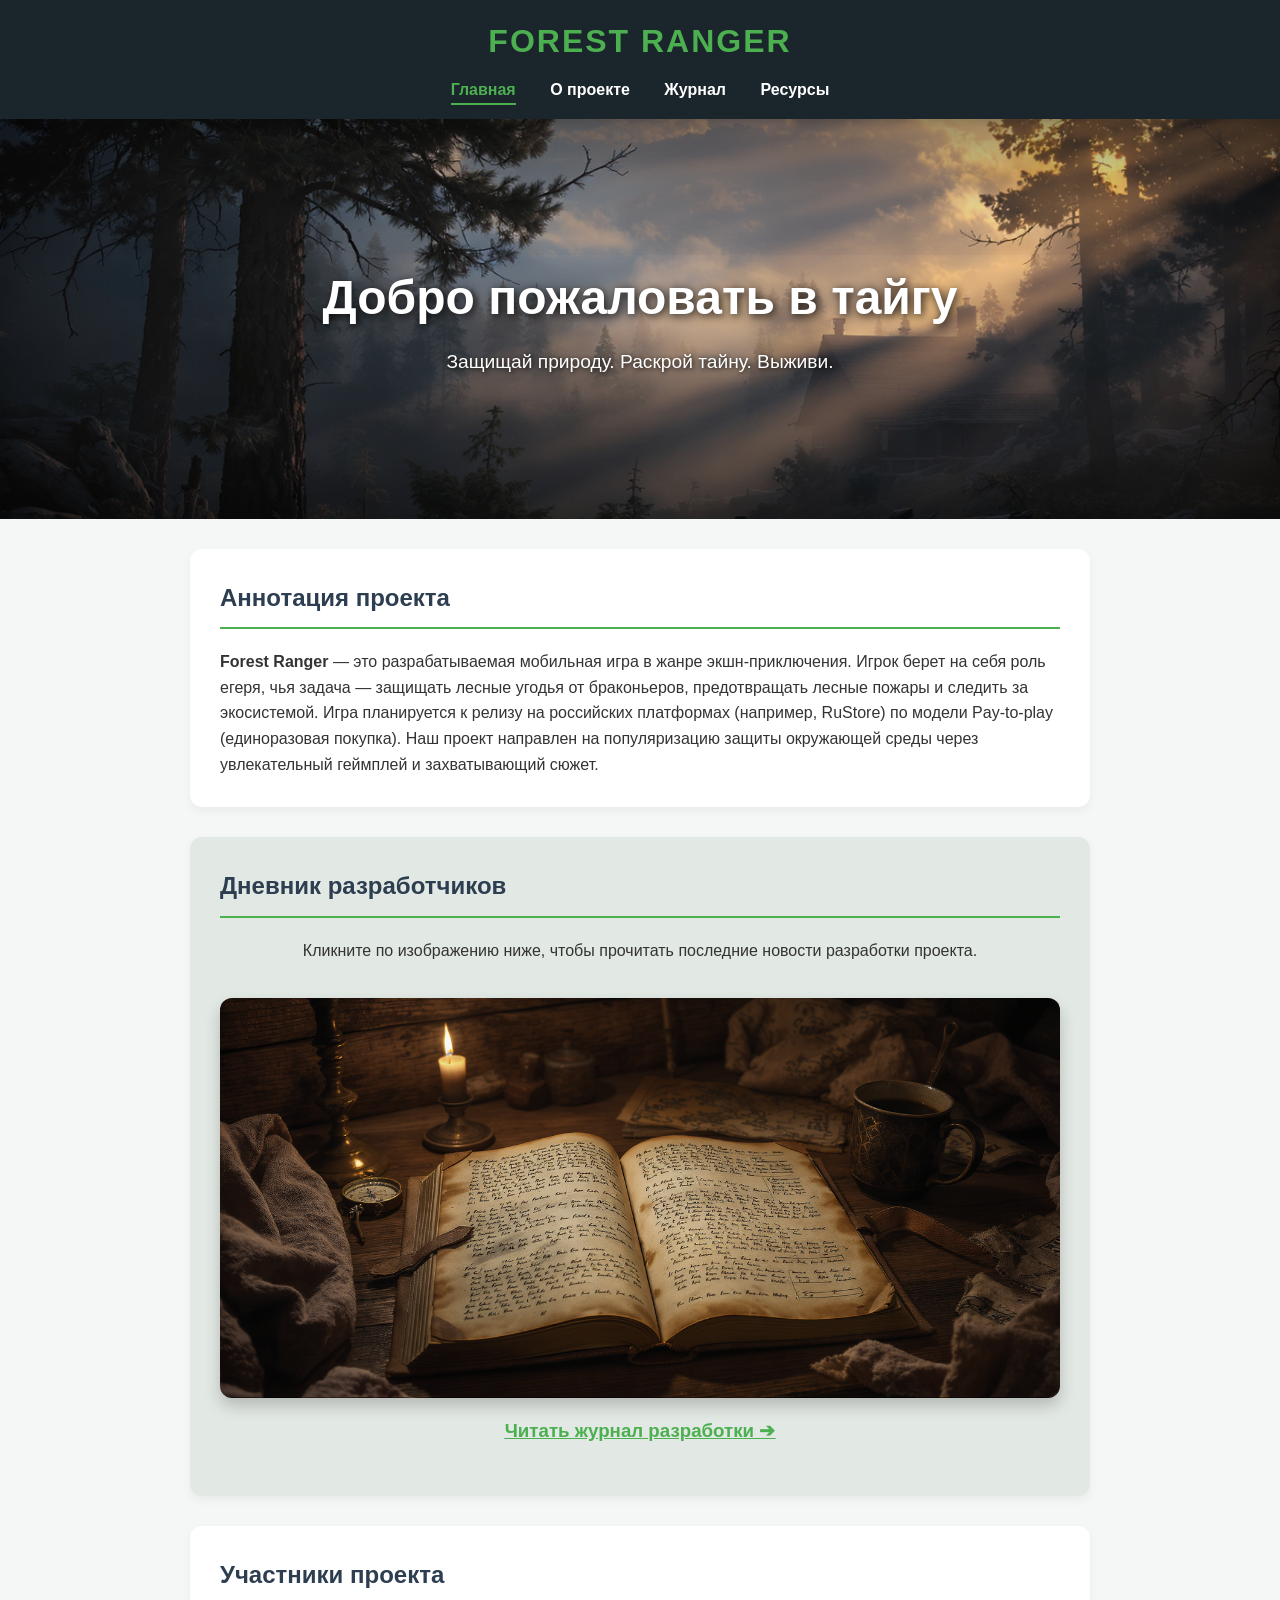
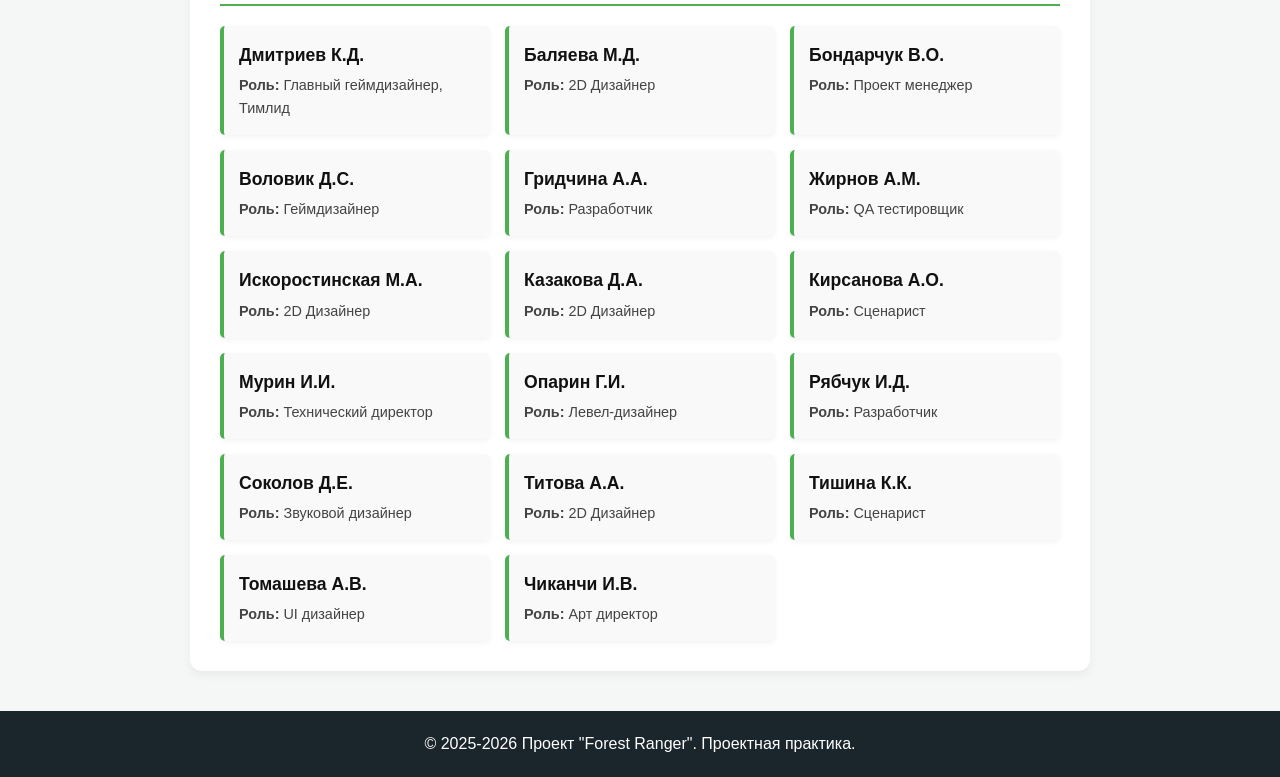
==== commit f85988ec: "Финальный правки для сайта" ====
--- a/site/index.html
+++ b/site/index.html
@@ -12,7 +12,7 @@
     <header>
         <h1>Forest Ranger</h1>
         <nav>
-            <a href="index.html">Главная</a>
+            <a href="index.html" class="active">Главная</a>
             <a href="about.html">О проекте</a>
             <a href="journal.html">Журнал</a>
             <a href="resources.html">Ресурсы</a>
--- a/site/style.css
+++ b/site/style.css
@@ -41,6 +41,12 @@
 
 nav a:hover {
     color: #4caf50;
+}
+
+nav a.active {
+    color: #4caf50;
+    border-bottom: 2px solid #4caf50;
+    padding-bottom: 5px;
 }
 
 /* ГЛАВНЫЙ БАННЕР */
@@ -95,7 +101,7 @@
     background: white;
     border-radius: 12px;
     box-shadow: 0 4px 10px rgba(0,0,0,0.05);
-    color: #333; /* Принудительно темный текст */
+    color: #333; 
 }
 
 .section h2 {
@@ -120,7 +126,7 @@
     border-left: 4px solid #4caf50;
     border-radius: 5px;
     box-shadow: 0 2px 5px rgba(0,0,0,0.05);
-    color: #333; /* Принудительно темный текст */
+    color: #333; 
 }
 
 .member-card h3 { margin-bottom: 5px; font-size: 1.1rem; color: #111; }
@@ -135,7 +141,7 @@
     padding: 15px;
     border-radius: 0 8px 8px 0;
     box-shadow: 0 2px 5px rgba(0,0,0,0.05);
-    color: #333; /* Принудительно темный текст */
+    color: #333; 
 }
 
 .post h3 { color: #111; }
